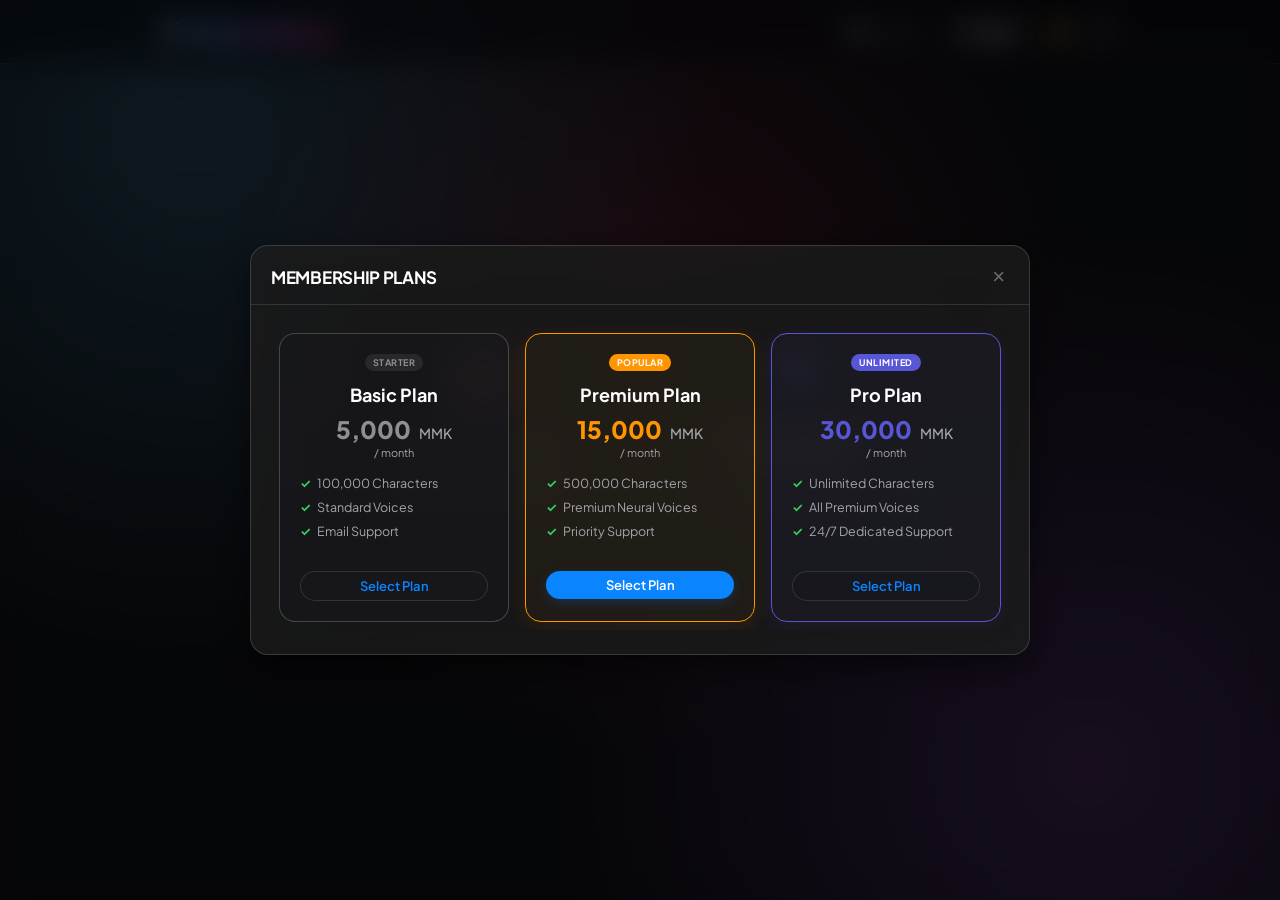
==== static/index.html @ 4a21b89c "feat: bouncy slide-up message entry transition matching Telegram animations" ====
<!DOCTYPE html>
<html lang="en">
<head>
  <meta charset="UTF-8">
  <meta name="viewport" content="width=device-width, initial-scale=1.0">
  <title>Burmese Recap</title>
  <meta name="description" content="Professional text-to-speech studio with iOS-inspired aesthetic." />
  <link rel="preconnect" href="https://fonts.googleapis.com" />
  <link rel="preconnect" href="https://fonts.gstatic.com" crossorigin />
  <link href="https://fonts.googleapis.com/css2?family=Plus+Jakarta+Sans:wght@300;400;500;600;700;800&family=Inter:wght@300;400;500;600;700&display=swap" rel="stylesheet" />
  <link rel="stylesheet" href="styles.css?v=38" />
  <!-- Local auth flow triggers -->
</head>
<body>

  <!-- Dynamic Aura Background (iOS style mesh gradients) -->
  <div class="bg-aura">
    <div class="aura-sphere aura-1"></div>
    <div class="aura-sphere aura-2"></div>
    <div class="aura-sphere aura-3"></div>
  </div>

  <!-- iOS Frosted Header Nav Bar -->
  <header class="ios-navbar">
    <div class="nav-container">
      <div class="nav-title-group" style="display: flex; align-items: center; gap: 8px; cursor: pointer;" onclick="showPortalPage()">
        <img src="images/logo.jpg" alt="Logo" class="navbar-logo-img" style="width: 28px; height: 28px; border-radius: 50%; object-fit: cover;" />
        <span class="nav-title" data-translate="nav-title">Burmese Recap</span>
      </div>
      <div class="nav-actions">
        <div class="ios-segmented-control header-lang-selector">
          <button class="control-segment active" id="langEnBtn">EN</button>
          <button class="control-segment" id="langMmBtn">မြန်မာ</button>
        </div>
        <button class="ios-btn profile-badge-btn" id="loginHeaderBtn" title="Sign In / Sign Up">
          <span class="profile-btn-icon" style="display: inline-flex; align-items: center; justify-content: center;">
            <svg viewBox="0 0 24 24" fill="none" stroke="currentColor" stroke-width="2.2" stroke-linecap="round" stroke-linejoin="round" style="width: 15px; height: 15px;">
              <path d="M20 21v-2a4 4 0 0 0-4-4H8a4 4 0 0 0-4 4v2"></path>
              <circle cx="12" cy="7" r="4"></circle>
            </svg>
          </span>
          <span class="profile-btn-text" data-translate="login-btn">Sign In</span>
        </button>
        <button class="ios-btn icon-only" id="premiumBtn" aria-label="Membership Plans" title="Membership Plans">
          <svg viewBox="0 0 24 24" fill="none" stroke="currentColor" stroke-width="2" stroke-linecap="round" stroke-linejoin="round" class="navbar-icon-svg premium-crown-svg">
            <path d="M2 4l3 12h14l3-12-6 7-4-7-4 7-6-7z"></path>
            <path d="M3 20h18"></path>
          </svg>
        </button>
        <button class="ios-btn icon-only" onclick="toggleTheme()" aria-label="Toggle light/dark theme" title="Toggle Light/Dark Theme">
          <svg viewBox="0 0 24 24" fill="none" stroke="currentColor" stroke-width="2" stroke-linecap="round" stroke-linejoin="round" class="navbar-icon-svg theme-toggle-svg">
            <path class="sun-icon" d="M12 2v2m0 16v2M4.93 4.93l1.41 1.41m11.32 11.32l1.41 1.41M2 12h2m16 0h2M6.34 17.66l-1.41 1.41M19.07 4.93l-1.41 1.41M12 8a4 4 0 1 1 0 8 4 4 0 0 1 0-8Z"></path>
            <path class="moon-icon" d="M12 3a6 6 0 0 0 9 9 9 9 0 1 1-9-9Z"></path>
          </svg>
        </button>
      </div>
    </div>
  </header>

  <!-- Startup Dashboard Portal View -->
  <div class="portal-container" id="portalContainer" style="padding-top: 140px;">
    <div class="portal-grid">
      <div class="portal-card" id="goTtsBtn">
        <div class="portal-card-icon tts-icon-bg">
          <svg viewBox="0 0 24 24" fill="currentColor">
            <rect x="2" y="6" width="2" height="12" rx="1" />
            <rect x="6" y="2" width="2" height="20" rx="1" />
            <rect x="10" y="8" width="2" height="8" rx="1" />
            <rect x="14" y="4" width="2" height="16" rx="1" />
            <rect x="18" y="7" width="2" height="10" rx="1" />
            <rect x="22" y="10" width="2" height="4" rx="1" />
          </svg>
        </div>
        <h2 class="portal-card-title">Text To Speech</h2>
        <p class="portal-card-desc">Generate realistic Burmese & multilingual audio from text.</p>
      </div>
      <div class="portal-card" id="goChatBtn">
        <div class="portal-card-icon chat-icon-bg" style="overflow: hidden; padding: 0; border-radius: 18px;">
          <img src="images/community_logo.png" alt="Community" style="width: 100%; height: 100%; object-fit: cover; border-radius: 18px;" />
        </div>
        <h2 class="portal-card-title">Burmese Recap Community</h2>
        <p class="portal-card-desc">Join the room, chat, and react with other members.</p>
      </div>
    </div>
  </div>

  <!-- Main View Grid Wrapper -->
  <div class="app-layout-wrapper" id="appLayoutWrapper" style="display: none;">
    <main class="app-container">
      
      <!-- Hero Header -->
      <header class="app-header" style="display: flex; flex-direction: column; align-items: flex-start; text-align: left; margin-bottom: 32px; width: 100%;">
        <div style="display: flex; align-items: center; justify-content: flex-start; gap: 14px; flex-wrap: wrap; width: 100%;">
          <button class="tts-back-btn" onclick="showPortalPage()" aria-label="Go Back" style="background: var(--ios-surface); border: 0.5px solid var(--ios-border); color: var(--ios-text); cursor: pointer; display: flex; align-items: center; justify-content: center; width: 38px; height: 38px; border-radius: 50%; box-shadow: 0 4px 12px rgba(0,0,0,0.1); transition: transform 0.2s, background-color 0.2s, box-shadow 0.2s; flex-shrink: 0;">
            <svg viewBox="0 0 24 24" fill="none" stroke="currentColor" stroke-width="2.5" stroke-linecap="round" stroke-linejoin="round" style="width: 20px; height: 20px;">
              <polyline points="15 18 9 12 15 6"></polyline>
            </svg>
          </button>
          <h1 class="app-title" data-translate="app-title" style="margin: 0; font-size: clamp(24px, 5vw, 42px); line-height: 1.15; font-weight: 800; letter-spacing: -1px; flex: 1; min-width: 200px;">Generate Text To Speech</h1>
        </div>
        <p class="app-subtitle" data-translate="app-subtitle" style="margin: 12px 0 0; font-size: clamp(13px, 3.5vw, 15px); max-width: 540px; line-height: 1.4; color: var(--ios-text-secondary);">Create natural-sounding voiceovers instantly using advanced text-to-speech engine.</p>
      </header>

      <form id="ttsForm" class="ios-form" novalidate>
        
        <!-- Card: Text Composer (Apple Notes Style) -->
        <section class="ios-card composer-card">
          <div class="card-header">
            <span class="section-title" data-translate="script-title">SCRIPT</span>
            <span id="charCount" class="character-count">0 / 5000</span>
          </div>
          <div class="textarea-container">
            <textarea
              id="text"
              name="text"
              maxlength="5000"
              placeholder="Type or paste your script here..."
              data-translate="script-placeholder"
              required
            ></textarea>
          </div>
        </section>

        <!-- Settings Block: Voice Select (iOS Settings Style) -->
        <section class="ios-settings-group">
          <div class="group-label" data-translate="voice-selector-label">VOICE SELECTOR</div>
          
          <div class="ios-card list-card">
            <!-- Voice List Container -->
            <div class="voice-selection-grid" id="voiceScroller">
              <!-- JS dynamically injects premium voice options -->
              <div class="spotlight-card placeholder-card">
                <div class="placeholder-spinner"></div>
                <div class="placeholder-text">Loading available voices...</div>
              </div>
            </div>
          </div>

          <!-- Hidden inputs for backward compatibility with existing JS API -->
          <select id="voice" name="voice" required style="display:none;"></select>
          <input id="localeHint" type="text" value="Auto" disabled style="display:none;" />
        </section>

        <!-- Settings Block: Fine Tuning (Control Center Style Sliders) -->
        <section class="ios-settings-group">
          <div class="group-label" data-translate="tuning-control-label">TUNING CONTROL</div>

          <div class="ios-card sliders-card">
            <!-- Speed Control -->
            <div class="slider-row">
              <div class="slider-info">
                <span class="slider-label" data-translate="speed-label">Speed</span>
                <span class="slider-value-badge" id="rateValue">0%</span>
              </div>
              <div class="slider-track-wrapper">
                <input type="range" class="ios-slider" id="rate" name="rate" min="-50" max="50" value="0" />
              </div>
            </div>

            <!-- Divider -->
            <hr class="ios-divider" />

            <!-- Pitch Control -->
            <div class="slider-row">
              <div class="slider-info">
                <span class="slider-label" data-translate="pitch-label">Pitch</span>
                <span class="slider-value-badge" id="pitchValue">0Hz</span>
              </div>
              <div class="slider-track-wrapper">
                <input type="range" class="ios-slider" id="pitch" name="pitch" min="-50" max="50" value="0" />
              </div>
            </div>
          </div>
        </section>


        <!-- Action Button: Generate -->
        <div class="action-container" style="position: relative;">
          <!-- Locked Action Overlay -->
          <div class="chat-input-lock-overlay" id="ttsLockOverlay" style="display: none; width: 100%; border-radius: 14px; border: 0.5px solid var(--ios-border); box-sizing: border-box;">
            <svg class="lock-icon-svg" viewBox="0 0 24 24" fill="none" stroke="currentColor" stroke-width="2.5" stroke-linecap="round" stroke-linejoin="round">
              <rect x="3" y="11" width="18" height="11" rx="2" ry="2"></rect>
              <path d="M7 11V7a5 5 0 0 1 10 0v4"></path>
            </svg>
            <span class="lock-text" data-translate="lock-tts-text">Sign in to generate speech</span>
            <button type="button" class="ios-btn primary small-btn" id="lockTtsSignInBtn" data-translate="lock-signin-btn">Sign In / Sign Up</button>
          </div>

          <button class="ios-btn primary large-btn" id="generateButton" type="submit">
            <svg viewBox="0 0 24 24" fill="none" stroke="currentColor" stroke-width="2.5" stroke-linecap="round" stroke-linejoin="round" style="width: 16px; height: 16px; margin-right: 6px; display: inline-block; vertical-align: middle;">
              <path d="M12 2a3 3 0 0 0-3 3v7a3 3 0 0 0 6 0V5a3 3 0 0 0-3-3Z" />
              <path d="M19 10v1a7 7 0 0 1-14 0v-1M12 19v3M8 22h8" />
            </svg>
            <span data-translate="generate-btn">Generate Voice</span>
          </button>
        </div>

      </form>
    </main>

    <!-- Telegram Live Chat Widget -->
    <aside class="telegram-chat-card">
      <!-- Chat Header -->
      <div class="chat-header">
        <div class="chat-header-info">
          <!-- Back button visible on all views to return to portal -->
          <button class="chat-back-btn" onclick="showPortalPage()" aria-label="Go Back" style="background:none; border:none; color:var(--ios-accent); cursor:pointer; font-size:20px; padding:0 8px 0 0; display:flex; align-items:center; justify-content:center;">
            <svg viewBox="0 0 24 24" fill="none" stroke="currentColor" stroke-width="2.5" stroke-linecap="round" stroke-linejoin="round" style="width: 24px; height: 24px;">
              <polyline points="15 18 9 12 15 6"></polyline>
            </svg>
          </button>
          <div class="chat-avatar" style="width: 34px; height: 34px; border-radius: 50%; overflow: hidden; border: 0.5px solid var(--ios-border); display: flex; align-items: center; justify-content: center; background: var(--ios-surface); flex-shrink: 0;">
            <img src="images/community_logo.png" alt="Burmese Recap Community Logo" style="width: 100%; height: 100%; object-fit: cover;" />
          </div>
          <div class="chat-meta">
            <div class="chat-title" data-translate="chat-title">BurmeseRecap Community</div>
            <div class="chat-status">
              <span class="status-dot"></span>
              <span id="onlineCount">1,428 members, 84 online</span>
            </div>
          </div>
        </div>
        <div class="chat-actions">
          <button class="chat-action-btn" aria-label="More options">⋮</button>
        </div>
      </div>

      <!-- Chat Messages Scroll Area -->
      <div class="chat-messages" id="chatMessages">
        <div class="chat-date-separator"><span>Today</span></div>
      </div>

      <!-- Chat Input Container -->
      <div class="chat-input-container">
        <!-- iOS style Emoji Picker Popover -->
        <div class="ios-emoji-picker" id="emojiPicker">
          <div class="picker-title">Animated Emojis</div>
          <div class="picker-grid" id="pickerGrid"></div>
        </div>

        <!-- Locked Input Overlay (Local Auth Prompt) -->
        <div class="chat-input-lock-overlay" id="chatInputLockOverlay">
          <svg class="lock-icon-svg" viewBox="0 0 24 24" fill="none" stroke="currentColor" stroke-width="2.5" stroke-linecap="round" stroke-linejoin="round">
            <rect x="3" y="11" width="18" height="11" rx="2" ry="2"></rect>
            <path d="M7 11V7a5 5 0 0 1 10 0v4"></path>
          </svg>
          <span class="lock-text" data-translate="lock-text">Sign in to send messages</span>
          <button class="ios-btn primary small-btn" id="lockSignInBtn" data-translate="lock-signin-btn">Sign In / Sign Up</button>
        </div>

        <!-- Chat Input Bar -->
        <div class="chat-input-area" id="chatInputArea">
          <div class="chat-input-wrapper">
            <button class="chat-input-icon emoji-trigger" type="button" aria-label="Add emoji" style="display: inline-flex; align-items: center; justify-content: center; padding: 0;">
              <svg viewBox="0 0 24 24" fill="none" stroke="currentColor" stroke-width="2.2" stroke-linecap="round" stroke-linejoin="round" style="width: 17px; height: 17px;">
                <circle cx="12" cy="12" r="10"></circle>
                <path d="M8 14s1.5 2 4 2 4-2 4-2"></path>
                <line x1="9" y1="9" x2="9.01" y2="9"></line>
                <line x1="15" y1="9" x2="15.01" y2="9"></line>
              </svg>
            </button>
            <input type="text" id="chatMessageInput" placeholder="Write a message..." autocomplete="off" disabled />
            <button class="chat-input-icon attach-trigger" type="button" aria-label="Attach file">
              <svg viewBox="0 0 24 24" fill="none" stroke="currentColor" stroke-width="2.5" stroke-linecap="round" stroke-linejoin="round" class="attach-icon-svg" style="width: 17px; height: 17px; display: block;">
                <path d="M21.44 11.05l-9.19 9.19a6 6 0 0 1-8.49-8.49l9.19-9.19a4 4 0 0 1 5.66 5.66l-9.2 9.19a2 2 0 0 1-2.83-2.83l8.49-8.48"></path>
              </svg>
            </button>
            <input type="file" id="chatFileInput" accept="image/*,video/*,audio/*,application/*,text/*" multiple style="display: none;" />
          </div>
          <button class="chat-send-btn" id="chatSendButton" aria-label="Send message" disabled>
            <svg width="16" height="16" viewBox="0 0 24 24" fill="none" stroke="currentColor" stroke-width="2.5">
              <line x1="22" y1="2" x2="11" y2="13"></line>
              <polygon points="22 2 15 22 11 13 2 9 22 2"></polygon>
            </svg>
          </button>
        </div>
      </div>
    </aside>
  </div>

  <!-- iOS Control Center Now Playing Bar -->
  <footer class="now-playing-bar" id="miniPlayer" style="display: none;">
    <div class="now-playing-inner">
      
      <!-- Media Artwork and Info -->
      <div class="media-details">
        <div class="media-artwork" id="miniArt">
          <svg viewBox="0 0 24 24" fill="none" stroke="var(--ios-accent)" stroke-width="2" stroke-linecap="round" stroke-linejoin="round" style="width: 22px; height: 22px;">
            <path d="M12 2a3 3 0 0 0-3 3v7a3 3 0 0 0 6 0V5a3 3 0 0 0-3-3Z" />
            <path d="M19 10v1a7 7 0 0 1-14 0v-1M12 19v3M8 22h8" />
          </svg>
        </div>
        <div class="media-metadata">
          <div class="media-title" id="miniTitle">Voice Studio</div>
          <div class="media-subtitle" id="miniSub">Select a voice to generate</div>
        </div>
      </div>

      <!-- Playback Controls -->
      <div class="playback-controls">
        <div class="visualizer-bars" id="miniBars">
          <span></span><span></span><span></span><span></span><span></span>
        </div>
        <div class="mini-progress-container" id="miniProgressContainer" style="width: 100%; max-width: 250px; flex-direction: column; gap: 4px; align-items: center;">
          <div class="ios-progress-bar-track" style="width: 100%; height: 5px; background: var(--ios-divider); border-radius: 2.5px; overflow: hidden; position: relative;">
            <div class="ios-progress-bar-fill" style="width: 35%; height: 100%; background: var(--ios-accent); border-radius: 2.5px; position: absolute; left: -35%; top: 0; animation: iosProgressMove 1.6s infinite ease-in-out;"></div>
          </div>
        </div>
        <audio id="audioPlayer" controls preload="none"></audio>
      </div>

      <!-- Actions and Status -->
      <div class="media-actions">
        <span class="status-indicator" id="statusPill">Idle</span>
        <a class="ios-btn icon-only circle-btn disabled" id="downloadLink" download="burmeserecp-tts.mp3" title="Download Audio">
          <svg width="18" height="18" viewBox="0 0 24 24" fill="none" stroke="currentColor" stroke-width="2.5"><path d="M21 15v4a2 2 0 0 1-2 2H5a2 2 0 0 1-2-2v-4"/><polyline points="7 10 12 15 17 10"/><line x1="12" y1="15" x2="12" y2="3"/></svg>
        </a>
        <button class="ios-btn icon-only circle-btn mini-dismiss-btn" id="miniDismissBtn" aria-label="Dismiss player" title="Dismiss">
          <svg width="14" height="14" viewBox="0 0 24 24" fill="none" stroke="currentColor" stroke-width="2.5" stroke-linecap="round"><line x1="18" y1="6" x2="6" y2="18"/><line x1="6" y1="6" x2="18" y2="18"/></svg>
        </button>
      </div>

    </div>
  </footer>

  <!-- Hidden status card for compatibility -->
  <div id="statusCard" style="display:none;"></div>

  <!-- Script to toggle light/dark theme -->
  <script>
    function toggleTheme() {
      const isLight = document.body.hasAttribute('data-theme');
      try {
        if (isLight) {
          document.body.removeAttribute('data-theme');
          localStorage.setItem('theme', 'dark');
        } else {
          document.body.setAttribute('data-theme', 'light');
          localStorage.setItem('theme', 'light');
        }
      } catch (e) {}
    }
    try {
      if (localStorage.getItem('theme') === 'light') {
        document.body.setAttribute('data-theme', 'light');
      }
    } catch (e) {}
  </script>

  <!-- iOS Membership Plans Modal -->
  <div class="ios-modal-overlay" id="plansModal" style="display: none;">
    <div class="ios-modal plans-modal">
      <div class="modal-header">
        <span class="modal-title" data-translate="pricing-title">MEMBERSHIP PLANS</span>
        <button class="modal-close-btn" id="closePlansModalBtn">&times;</button>
      </div>
      <div class="modal-body">
        <div class="pricing-grid">
          <div class="pricing-card">
            <div class="plan-badge" data-translate="plan-basic-badge">Starter</div>
            <h3 class="plan-name" data-translate="plan-basic-name">Basic</h3>
            <div class="plan-price">5,000 <span class="currency">MMK</span></div>
            <div class="plan-period" data-translate="plan-period-month">/ month</div>
            <ul class="plan-features">
              <li data-translate="plan-feature-1">100,000 Characters</li>
              <li data-translate="plan-feature-2">Standard Voices</li>
              <li data-translate="plan-feature-3">Email Support</li>
            </ul>
            <button type="button" class="ios-btn secondary plan-btn" data-translate="plan-choose">Select Plan</button>
          </div>
          <div class="pricing-card popular">
            <div class="plan-badge" data-translate="plan-premium-badge">Popular</div>
            <h3 class="plan-name" data-translate="plan-premium-name">Premium</h3>
            <div class="plan-price">15,000 <span class="currency">MMK</span></div>
            <div class="plan-period" data-translate="plan-period-month">/ month</div>
            <ul class="plan-features">
              <li data-translate="plan-feature-4">500,000 Characters</li>
              <li data-translate="plan-feature-5">Premium Neural Voices</li>
              <li data-translate="plan-feature-6">Priority Support</li>
            </ul>
            <button type="button" class="ios-btn primary plan-btn" data-translate="plan-choose">Select Plan</button>
          </div>
          <div class="pricing-card">
            <div class="plan-badge" data-translate="plan-pro-badge">Unlimited</div>
            <h3 class="plan-name" data-translate="plan-pro-name">Pro</h3>
            <div class="plan-price">30,000 <span class="currency">MMK</span></div>
            <div class="plan-period" data-translate="plan-period-month">/ month</div>
            <ul class="plan-features">
              <li data-translate="plan-feature-7">Unlimited Characters</li>
              <li data-translate="plan-feature-8">All Premium Voices</li>
              <li data-translate="plan-feature-9">24/7 Dedicated Support</li>
            </ul>
            <button type="button" class="ios-btn secondary plan-btn" data-translate="plan-choose">Select Plan</button>
          </div>
        </div>
      </div>
    </div>
  </div>

  <!-- iOS Premium Login/Signup Modal -->
  <div class="ios-modal-overlay" id="authModal">
    <div class="ios-modal">
      <div class="modal-header">
        <span class="modal-title" data-translate="modal-title">Community Account</span>
        <button class="modal-close-btn" id="closeAuthModalBtn">&times;</button>
      </div>
      
      <div class="modal-body">
        <!-- iOS Segmented Control Tab Switcher -->
        <div class="ios-segmented-control" style="margin-bottom: 20px;">
          <button class="control-segment active" id="tabSignInBtn" data-translate="tab-signin">Sign In</button>
          <button class="control-segment" id="tabSignUpBtn" data-translate="tab-signup">Sign Up</button>
        </div>
        
        <!-- Tab: Sign In (Email only lookup) -->
        <div class="modal-tab-content active" id="signInTab">
          <form id="signInForm" class="ios-form">
            <p class="form-desc" data-translate="signin-desc">Enter your registered email to join the chat.</p>
            <div class="form-group">
              <label for="signInEmail" data-translate="label-email">Email Address</label>
              <input type="email" id="signInEmail" placeholder="e.g. name@example.com" required autocomplete="email" />
            </div>
            <div id="signInError" class="auth-error-msg"></div>
            <button type="submit" class="ios-btn primary large-btn" data-translate="btn-signin">Sign In</button>
          </form>
        </div>
        
        <!-- Tab: Sign Up -->
        <div class="modal-tab-content" id="signUpTab">
          <form id="signUpForm" class="ios-form" style="display: none;">
            <p class="form-desc" data-translate="signup-desc">Create an account to start sharing messages.</p>
            <div class="form-group">
              <label for="signUpUsername" data-translate="label-username">Username / Nickname</label>
              <input type="text" id="signUpUsername" placeholder="e.g. Min Khant" required autocomplete="username" />
            </div>
            <div class="form-group">
              <label for="signUpEmail" data-translate="label-email">Email Address</label>
              <input type="email" id="signUpEmail" placeholder="e.g. name@example.com" required autocomplete="email" />
            </div>
            
            <div class="form-group">
              <label data-translate="label-avatar">Choose Avatar Profile</label>
              <div class="avatar-grid" id="avatarGrid">
                <!-- Dynamically populated preset avatars plus active states -->
              </div>
              <div class="custom-avatar-row">
                <label for="signUpAvatarCustom" data-translate="label-custom-avatar">Or Custom Avatar URL / Upload</label>
                <div class="avatar-upload-wrapper" style="display: flex; gap: 8px;">
                  <input type="url" id="signUpAvatarCustom" placeholder="https://images.unsplash.com/... or upload" style="flex: 1;" />
                  <button type="button" class="ios-btn secondary" id="avatarUploadBtn" style="padding: 0 12px; font-size: 13px; display: flex; align-items: center; gap: 4px; white-space: nowrap;">
                    Upload Image
                  </button>
                </div>
                <input type="file" id="signUpAvatarFile" accept="image/*" style="display: none;" />
              </div>
            </div>
            
            <div id="signUpError" class="auth-error-msg"></div>
            <button type="submit" class="ios-btn primary large-btn" data-translate="btn-signup">Create Account</button>
          </form>
        </div>
      </div>
    </div>
  </div>

  <!-- iOS Premium Progress Dialog Modal -->
  <div class="ios-modal-overlay" id="loadingModal" style="display: none; z-index: 2000;">
    <div class="ios-modal loading-modal" style="max-width: 280px; padding: 28px; text-align: center; border-radius: 22px; backdrop-filter: saturate(180%) blur(25px); background: var(--ios-surface); border: 1px solid var(--ios-border); box-shadow: var(--ios-card-shadow);">
      <div class="ios-spinner-wrapper" style="margin-bottom: 18px; display: flex; justify-content: center; align-items: center;">
        <div class="ios-loading-spinner" style="width: 36px; height: 36px; border: 3.5px solid var(--ios-border); border-top-color: var(--ios-accent); border-radius: 50%; animation: spin 0.8s linear infinite;"></div>
      </div>
      <div class="loading-title" style="font-weight: 700; font-size: 16px; margin-bottom: 6px; color: var(--ios-text);" data-translate="generating">Generating...</div>
      <div class="loading-subtitle" style="font-size: 12px; color: var(--ios-text-secondary); margin-bottom: 18px;" data-translate="generating-voice">Generating voice sample…</div>
      <div class="ios-progress-bar-track" style="width: 100%; height: 5px; background: var(--ios-divider); border-radius: 2.5px; overflow: hidden; position: relative;">
        <div class="ios-progress-bar-fill" style="width: 35%; height: 100%; background: var(--ios-accent); border-radius: 2.5px; position: absolute; left: -35%; top: 0; animation: iosProgressMove 1.6s infinite ease-in-out;"></div>
      </div>
    </div>
  </div>

  <!-- iOS Custom Confirmation Modal -->
  <div class="ios-modal-overlay" id="confirmModal" style="display: none; z-index: 2100;">
    <div class="ios-modal confirm-modal" style="max-width: 280px; padding: 20px; text-align: center; border-radius: 14px; backdrop-filter: saturate(180%) blur(25px); background: var(--ios-surface); border: 1px solid var(--ios-border); box-shadow: var(--ios-card-shadow); display: flex; flex-direction: column; gap: 4px;">
      <h3 class="confirm-title" style="font-weight: 700; font-size: 17px; margin-top: 0; margin-bottom: 8px; color: var(--ios-text);">Confirm</h3>
      <p class="confirm-message" style="font-size: 13px; color: var(--ios-text-secondary); margin-top: 0; margin-bottom: 20px; line-height: 1.4;">Are you sure?</p>
      <div class="confirm-actions" style="display: flex; gap: 8px; justify-content: center; width: 100%;">
        <button type="button" class="ios-btn secondary small-btn" id="confirmCancelBtn" style="flex: 1; padding: 10px 0; margin: 0;">Cancel</button>
        <button type="button" class="ios-btn primary small-btn" id="confirmOkBtn" style="flex: 1; padding: 10px 0; margin: 0;">OK</button>
      </div>
    </div>
  </div>

  <!-- Premium Media Viewer Modal -->
  <div class="ios-modal-overlay" id="mediaViewerModal" style="display: none; z-index: 3000; background: rgba(0,0,0,0.95);">
    <button class="media-viewer-close" id="mediaViewerCloseBtn" aria-label="Close viewer">&times;</button>
    <div class="media-viewer-content" id="mediaViewerContent"></div>
  </div>

  <script src="app.js?v=38" defer></script>
</body>
</html>
---- static/styles.css ----
/* ========== iOS Professional Theme Colors ========== */
:root {
  --ios-bg: #0b0c10;
  --ios-surface: rgba(24, 24, 30, 0.58);
  --ios-surface-hover: rgba(35, 35, 45, 0.75);
  --ios-border: rgba(255, 255, 255, 0.12);
  --ios-text: #ffffff;
  --ios-text-secondary: #a5a5aa;
  --ios-accent: #0a84ff;
  --ios-accent-rgb: 10, 132, 255;
  --ios-green: #30d158;
  --ios-divider: rgba(255, 255, 255, 0.08);
  --ios-card-shadow: 0 8px 32px 0 rgba(0, 0, 0, 0.5);
  --font-stack: 'Plus Jakarta Sans', 'Inter', -apple-system, BlinkMacSystemFont, "Segoe UI", Roboto, Helvetica, Arial, sans-serif;
  --navbar-bg: rgba(10, 10, 15, 0.65);

  /* Soft Aura Gradients for Dark mode */
  --aura-1-grad: linear-gradient(135deg, rgba(90, 200, 250, 0.35), rgba(76, 217, 100, 0.25));
  --aura-2-grad: linear-gradient(135deg, rgba(255, 55, 95, 0.3), rgba(191, 90, 242, 0.3));
  --aura-3-grad: linear-gradient(135deg, rgba(255, 149, 0, 0.25), rgba(255, 45, 85, 0.25));

  /* Telegram Variables */
  --tg-chat-bg: rgba(10, 10, 12, 0.25);
  --tg-msg-received-bg: rgba(25, 25, 30, 0.6);
  --tg-msg-sent-bg: rgba(10, 132, 255, 0.55);
  --tg-text-color: #ffffff;
  --tg-text-secondary: rgba(255, 255, 255, 0.5);
  --tg-ticks-color: #30d158;
}

[data-theme="light"] {
  --ios-bg: #f5f5f7;
  --ios-surface: rgba(255, 255, 255, 0.55);
  --ios-surface-hover: rgba(255, 255, 255, 0.75);
  --ios-border: rgba(0, 0, 0, 0.1);
  --ios-text: #1d1d1f;
  --ios-text-secondary: #86868b;
  --ios-accent: #007aff;
  --ios-accent-rgb: 0, 122, 255;
  --ios-green: #34c759;
  --ios-divider: rgba(0, 0, 0, 0.06);
  --ios-card-shadow: 0 8px 32px 0 rgba(0, 0, 0, 0.08);
  --navbar-bg: rgba(255, 255, 255, 0.65);

  /* Soft Aura Gradients for Light mode */
  --aura-1-grad: linear-gradient(135deg, rgba(90, 200, 250, 0.2), rgba(76, 217, 100, 0.14));
  --aura-2-grad: linear-gradient(135deg, rgba(255, 55, 95, 0.16), rgba(191, 90, 242, 0.16));
  --aura-3-grad: linear-gradient(135deg, rgba(255, 149, 0, 0.15), rgba(255, 45, 85, 0.15));

  /* Telegram Variables */
  --tg-chat-bg: rgba(255, 255, 255, 0.15);
  --tg-msg-received-bg: rgba(255, 255, 255, 0.65);
  --tg-msg-sent-bg: rgba(0, 122, 255, 0.55);
  --tg-text-color: #1c1c1e;
  --tg-text-secondary: rgba(0, 0, 0, 0.45);
  --tg-ticks-color: #34c759;
}

/* ========== Global Reset ========== */
* {
  box-sizing: border-box;
  margin: 0;
  padding: 0;
  -webkit-font-smoothing: antialiased;
  -moz-osx-font-smoothing: grayscale;
  -webkit-tap-highlight-color: transparent;
}

html, body {
  font-family: var(--font-stack);
  color: var(--ios-text);
  min-height: 100vh;
  transition: color 0.4s;
  overflow-x: hidden;
}

body {
  background-color: var(--ios-bg);
  background: 
    radial-gradient(circle at 15% 15%, rgba(90, 200, 250, 0.2) 0%, transparent 40%),
    radial-gradient(circle at 85% 85%, rgba(191, 90, 242, 0.2) 0%, transparent 40%),
    radial-gradient(circle at 50% 35%, rgba(255, 45, 85, 0.16) 0%, transparent 50%),
    var(--ios-bg);
  background-attachment: fixed;
}

body[data-theme="light"] {
  background-color: var(--ios-bg);
  background: 
    radial-gradient(circle at 15% 15%, rgba(0, 122, 255, 0.1) 0%, transparent 40%),
    radial-gradient(circle at 85% 85%, rgba(175, 82, 222, 0.08) 0%, transparent 40%),
    radial-gradient(circle at 50% 35%, rgba(255, 45, 85, 0.08) 0%, transparent 50%),
    var(--ios-bg);
  background-attachment: fixed;
}

.bg-aura {
  display: none;
}

/* ========== iOS Frosted Header ========== */
.ios-navbar {
  position: fixed;
  top: 0;
  left: 0;
  right: 0;
  height: 64px;
  background-color: var(--navbar-bg);
  backdrop-filter: saturate(180%) blur(20px);
  -webkit-backdrop-filter: saturate(180%) blur(20px);
  border-bottom: 0.5px solid var(--ios-border);
  z-index: 100;
  display: flex;
  align-items: center;
}

.nav-container {
  width: 100%;
  max-width: 1000px;
  margin: 0 auto;
  padding: 0 20px;
  display: flex;
  justify-content: space-between;
  align-items: center;
}

.nav-title {
  font-size: 19px;
  font-weight: 800;
  letter-spacing: -0.5px;
  background: linear-gradient(120deg, #007aff, #5856d6, #ff2d55, #ff9500, #007aff);
  background-size: 200% auto;
  -webkit-background-clip: text;
  background-clip: text;
  -webkit-text-fill-color: transparent;
  animation: shineTitle 5s linear infinite;
  display: inline-block;
  padding-right: 8px;
  white-space: nowrap;
}

body:not([data-theme="light"]) .nav-title {
  background: linear-gradient(120deg, #5ac8fa, #bf5af2, #ff375f, #ff9500, #5ac8fa);
  background-size: 200% auto;
  -webkit-background-clip: text;
  background-clip: text;
  -webkit-text-fill-color: transparent;
}

@media (max-width: 480px) {
  .nav-title {
    font-size: 15px;
    letter-spacing: -0.3px;
  }
  .navbar-logo-img {
    width: 22px !important;
    height: 22px !important;
  }
}

@keyframes shineTitle {
  to {
    background-position: 200% center;
  }
}

.nav-actions {
  display: flex;
  align-items: center;
  gap: 12px;
}

/* ========== Buttons (Apple Style) ========== */
.ios-btn {
  font-family: inherit;
  font-size: 13px;
  font-weight: 600;
  border-radius: 18px;
  padding: 6px 14px;
  border: none;
  cursor: pointer;
  transition: all 0.2s cubic-bezier(0.16, 1, 0.3, 1);
  display: inline-flex;
  align-items: center;
  justify-content: center;
  gap: 8px;
}

.ios-btn.secondary {
  background-color: var(--ios-surface);
  color: var(--ios-accent);
  border: 0.5px solid var(--ios-border);
}

.ios-btn.secondary:hover {
  background-color: var(--ios-surface-hover);
}

.ios-btn.icon-only {
  background-color: var(--ios-surface);
  color: var(--ios-text);
  border: 0.5px solid var(--ios-border);
  width: 32px;
  height: 32px;
  padding: 0;
  border-radius: 50%;
  font-size: 15px;
}

.ios-btn.icon-only:hover {
  background-color: var(--ios-surface-hover);
}

.navbar-icon-svg {
  width: 18px;
  height: 18px;
  display: inline-block;
  vertical-align: middle;
  stroke: var(--ios-text-secondary);
  transition: transform 0.2s, stroke 0.2s, fill 0.2s;
}

.ios-btn:hover .navbar-icon-svg {
  stroke: var(--ios-text);
  transform: scale(1.1);
}

.premium-crown-svg {
  stroke: #ff9500;
  fill: rgba(255, 149, 0, 0.15);
}

.ios-btn:hover .premium-crown-svg {
  stroke: #ffb300;
  fill: rgba(255, 179, 0, 0.25);
}

/* Sun and Moon icon visibility based on data-theme */
body:not([data-theme="light"]) .sun-icon {
  display: block;
}
body:not([data-theme="light"]) .moon-icon {
  display: none;
}
body[data-theme="light"] .sun-icon {
  display: none;
}
body[data-theme="light"] .moon-icon {
  display: block;
}

.ios-btn.primary {
  background-color: var(--ios-accent);
  color: #ffffff;
  box-shadow: 0 4px 12px rgba(var(--ios-accent-rgb), 0.2);
}

.ios-btn.primary:hover {
  background-color: rgba(var(--ios-accent-rgb), 0.95);
  transform: scale(1.02);
}

.ios-btn.primary:active {
  transform: scale(0.98);
}

.ios-btn.large-btn {
  padding: 14px 32px;
  font-size: 16px;
  font-weight: 700;
  border-radius: 28px;
}

#generateButton {
  background: var(--ios-accent) !important;
  box-shadow: 0 4px 14px rgba(var(--ios-accent-rgb), 0.25) !important;
  color: white !important;
  border: none !important;
  transition: transform 0.2s cubic-bezier(0.16, 1, 0.3, 1), box-shadow 0.2s, background-color 0.2s !important;
}

#generateButton:hover {
  transform: translateY(-2px) scale(1.02) !important;
  box-shadow: 0 6px 20px rgba(var(--ios-accent-rgb), 0.35) !important;
  background-color: rgba(var(--ios-accent-rgb), 0.9) !important;
}

#generateButton:active {
  transform: translateY(0) scale(0.98) !important;
}

/* ========== Main App Layout ========== */
.app-layout-wrapper {
  display: grid;
  grid-template-columns: 1.25fr 0.75fr;
  gap: 28px;
  max-width: 1360px;
  margin: 0 auto;
  padding: 84px 20px 140px;
  align-items: start;
}

.app-container {
  width: 100%;
  max-width: 800px;
  margin: 0;
  padding: 0;
}

/* ========== Telegram Live Chat Widget ========== */
.telegram-chat-card {
  position: sticky;
  top: 84px;
  height: calc(100vh - 160px);
  min-height: 400px;
  background-color: var(--ios-surface);
  backdrop-filter: blur(20px);
  -webkit-backdrop-filter: blur(20px);
  border: 0.5px solid var(--ios-border);
  border-radius: 18px;
  box-shadow: var(--ios-card-shadow);
  display: flex;
  flex-direction: column;
  overflow: hidden;
  transition: background-color 0.3s, border-color 0.3s;
}

/* Chat Header */
.chat-header {
  display: flex;
  justify-content: space-between;
  align-items: center;
  padding: 14px 18px;
  background-color: rgba(0, 0, 0, 0.15);
  border-bottom: 0.5px solid var(--ios-border);
}

[data-theme="light"] .chat-header {
  background-color: rgba(255, 255, 255, 0.4);
}

.chat-header-info {
  display: flex;
  align-items: center;
  gap: 12px;
}

.chat-avatar {
  width: 40px;
  height: 40px;
  border-radius: 50%;
  background: linear-gradient(135deg, #007aff, #00c6ff);
  display: flex;
  align-items: center;
  justify-content: center;
  font-size: 18px;
  box-shadow: 0 2px 8px rgba(0, 122, 255, 0.2);
}

.chat-meta {
  display: flex;
  flex-direction: column;
  gap: 2px;
}

.chat-title {
  font-size: 14px;
  font-weight: 600;
  letter-spacing: -0.2px;
}

.chat-status {
  font-size: 11px;
  color: var(--ios-text-secondary);
  display: flex;
  align-items: center;
  gap: 6px;
}

.status-dot {
  width: 6px;
  height: 6px;
  border-radius: 50%;
  background-color: var(--ios-green);
  box-shadow: 0 0 4px var(--ios-green);
}

.chat-actions {
  display: flex;
  gap: 8px;
}

.chat-action-btn {
  background: transparent;
  border: none;
  color: var(--ios-text-secondary);
  font-size: 16px;
  cursor: pointer;
  padding: 6px;
  border-radius: 50%;
  display: flex;
  align-items: center;
  justify-content: center;
  transition: background-color 0.2s, color 0.2s;
}

.chat-action-btn:hover {
  background-color: rgba(255, 255, 255, 0.08);
  color: var(--ios-text);
}

[data-theme="light"] .chat-action-btn:hover {
  background-color: rgba(0, 0, 0, 0.04);
}

/* Chat Messages scroll area */
.chat-messages {
  flex: 1;
  overflow-y: auto;
  padding: 16px;
  display: flex;
  flex-direction: column;
  gap: 12px;
  background-color: var(--tg-chat-bg);
  /* Polka dot grid pattern */
  background-image: 
    radial-gradient(var(--ios-border) 1px, transparent 0),
    radial-gradient(var(--ios-border) 1px, transparent 0);
  background-size: 16px 16px;
  background-position: 0 0, 8px 8px;
  scrollbar-width: thin;
}

.chat-messages::-webkit-scrollbar {
  width: 6px;
}

.chat-messages::-webkit-scrollbar-thumb {
  background-color: var(--ios-border);
  border-radius: 3px;
}

/* Date Separator */
.chat-date-separator {
  text-align: center;
  margin: 8px 0;
  pointer-events: none;
}

.chat-date-separator span {
  font-size: 11px;
  font-weight: 600;
  padding: 4px 10px;
  background-color: rgba(0, 0, 0, 0.25);
  backdrop-filter: blur(10px);
  -webkit-backdrop-filter: blur(10px);
  border: 0.5px solid var(--ios-border);
  border-radius: 12px;
  color: var(--ios-text-secondary);
}

[data-theme="light"] .chat-date-separator span {
  background-color: rgba(255, 255, 255, 0.6);
}

/* Messages */
.chat-message {
  display: flex;
  align-items: flex-end;
  gap: 8px;
  max-width: 85%;
  animation: messageSlideIn 0.3s cubic-bezier(0.16, 1, 0.3, 1);
}

@keyframes messageSlideIn {
  from {
    opacity: 0;
    transform: translateY(10px);
  }
  to {
    opacity: 1;
    transform: translateY(0);
  }
}

.chat-message.received {
  align-self: flex-start;
}

.chat-message.sent {
  align-self: flex-end;
  flex-direction: row-reverse;
  max-width: 75%;
}

.msg-avatar {
  width: 28px;
  height: 28px;
  border-radius: 50%;
  display: flex;
  align-items: center;
  justify-content: center;
  font-size: 11px;
  font-weight: 700;
  color: #ffffff;
  flex-shrink: 0;
  box-shadow: 0 1px 4px rgba(0,0,0,0.15);
  margin-bottom: 2px;
}

.msg-bubble {
  position: relative;
  padding: 8px 12px;
  border-radius: 16px;
  background-color: var(--tg-msg-received-bg);
  border: 0.5px solid var(--ios-border);
  display: flex;
  flex-direction: column;
  gap: 3px;
  box-shadow: 0 2px 8px rgba(0,0,0,0.06);
}

.chat-message.received .msg-bubble {
  border-bottom-left-radius: 4px;
}

.chat-message.sent .msg-bubble {
  border-bottom-right-radius: 4px;
  background-color: var(--tg-msg-sent-bg);
  border-color: rgba(var(--ios-accent-rgb), 0.2);
  color: #ffffff; /* always white on blue */
}

.msg-sender {
  font-size: 12px;
  font-weight: 700;
  color: var(--ios-accent);
}

.chat-message.received .msg-sender {
  background: linear-gradient(135deg, var(--ios-accent), #bf5af2);
  -webkit-background-clip: text;
  -webkit-text-fill-color: transparent;
}

.msg-text {
  font-size: 13.5px;
  line-height: 1.4;
  word-break: break-word;
}

.msg-time {
  font-size: 9.5px;
  color: var(--tg-text-secondary);
  align-self: flex-end;
  margin-top: 1px;
  display: flex;
  align-items: center;
  gap: 3px;
}

.chat-message.sent .msg-time {
  color: rgba(255, 255, 255, 0.6);
}

.msg-status-ticks {
  color: var(--tg-ticks-color);
  font-weight: bold;
}

.chat-message.sent .msg-status-ticks {
  color: #ffffff;
}

/* Chat Input Area */
.chat-input-area {
  padding: 12px 14px;
  display: flex;
  align-items: center;
  gap: 10px;
  background-color: rgba(0, 0, 0, 0.2);
  border-top: 0.5px solid var(--ios-border);
}

[data-theme="light"] .chat-input-area {
  background-color: rgba(255, 255, 255, 0.5);
}

.chat-input-wrapper {
  flex: 1;
  display: flex;
  align-items: center;
  background-color: var(--ios-surface);
  border: 0.5px solid var(--ios-border);
  border-radius: 20px;
  padding: 2px 8px;
}

.chat-input-wrapper input {
  flex: 1;
  background: transparent;
  border: none;
  color: var(--ios-text);
  font-family: inherit;
  font-size: 13.5px;
  padding: 6px 8px;
  outline: none;
}

.chat-input-wrapper input::placeholder {
  color: var(--ios-text-secondary);
  opacity: 0.8;
}

.chat-input-icon {
  background: transparent;
  border: none;
  font-size: 16px;
  cursor: pointer;
  padding: 4px;
  opacity: 0.7;
  transition: opacity 0.2s, transform 0.2s;
}

.chat-input-icon:hover {
  opacity: 1;
  transform: scale(1.1);
}

.chat-send-btn {
  width: 32px;
  height: 32px;
  border-radius: 50%;
  background-color: var(--ios-accent);
  color: #ffffff;
  border: none;
  cursor: pointer;
  display: flex;
  align-items: center;
  justify-content: center;
  transition: all 0.2s;
  box-shadow: 0 2px 8px rgba(var(--ios-accent-rgb), 0.2);
}

.chat-send-btn:hover {
  transform: scale(1.05);
  background-color: rgba(var(--ios-accent-rgb), 0.9);
}

.chat-send-btn:active {
  transform: scale(0.95);
}

.chat-send-btn svg {
  margin-left: 2px;
}

.app-header {
  text-align: left;
  margin-bottom: 32px;
}

.app-title {
  font-size: clamp(34px, 6vw, 48px);
  font-weight: 800;
  letter-spacing: -1.5px;
  margin-bottom: 8px;
  color: var(--ios-text);
}

.app-subtitle {
  font-size: 16px;
  color: var(--ios-text-secondary);
  max-width: 500px;
  margin: 0;
  line-height: 1.4;
}

.ios-form {
  display: flex;
  flex-direction: column;
  gap: 28px;
}

/* ========== iOS Settings/Card Components ========== */
.ios-card {
  background-color: var(--ios-surface);
  backdrop-filter: blur(20px);
  -webkit-backdrop-filter: blur(20px);
  border: 0.5px solid var(--ios-border);
  border-radius: 14px;
  box-shadow: var(--ios-card-shadow);
  overflow: hidden;
  transition: background-color 0.3s;
}

/* Composer Card */
.composer-card {
  padding: 20px;
}

.card-header {
  display: flex;
  justify-content: space-between;
  align-items: center;
  margin-bottom: 12px;
}

.section-title {
  font-size: 12px;
  font-weight: 600;
  color: var(--ios-text-secondary);
  letter-spacing: 0.5px;
}

.character-count {
  font-size: 11px;
  color: var(--ios-text-secondary);
}

.textarea-container textarea {
  width: 100%;
  min-height: 160px;
  background: transparent;
  border: none;
  color: var(--ios-text);
  font-family: inherit;
  font-size: 16px;
  line-height: 1.5;
  resize: vertical;
  outline: none;
}

.textarea-container textarea::placeholder {
  color: var(--ios-text-secondary);
  opacity: 0.8;
}

/* iOS Settings Group */
.ios-settings-group {
  display: flex;
  flex-direction: column;
  gap: 8px;
}

.group-label {
  font-size: 12px;
  font-weight: 600;
  color: var(--ios-text-secondary);
  letter-spacing: 0.5px;
  padding-left: 12px;
}

/* Voice Selection Grid */
.voice-selection-grid {
  display: grid;
  grid-template-columns: repeat(auto-fill, minmax(160px, 1fr));
  gap: 10px;
  padding: 12px;
  max-height: 320px;
  overflow-y: auto;
  scrollbar-width: thin;
}

.voice-selection-grid::-webkit-scrollbar {
  width: 6px;
}

.voice-selection-grid::-webkit-scrollbar-thumb {
  background-color: var(--ios-border);
  border-radius: 3px;
}

/* Voice List Row / Card */
.spotlight-card {
  background-color: rgba(0, 0, 0, 0.15);
  border: 0.5px solid var(--ios-border);
  border-radius: 10px;
  padding: 12px;
  display: flex;
  flex-direction: column;
  gap: 4px;
  cursor: pointer;
  position: relative;
  transition: all 0.2s cubic-bezier(0.16, 1, 0.3, 1);
}

[data-theme="light"] .spotlight-card {
  background-color: rgba(255, 255, 255, 0.5);
}

.spotlight-card:hover {
  background-color: var(--ios-surface-hover);
  transform: translateY(-1px);
}

.spotlight-card.active {
  background-color: var(--ios-accent);
  border-color: var(--ios-accent);
  box-shadow: 0 4px 12px rgba(var(--ios-accent-rgb), 0.15);
}

.spotlight-card.active .spotlight-name,
.spotlight-card.active .spotlight-lang {
  color: #ffffff;
}

.spotlight-emoji {
  font-size: 20px;
  margin-bottom: 2px;
}

.spotlight-name {
  font-size: 13px;
  font-weight: 600;
  white-space: nowrap;
  overflow: hidden;
  text-overflow: ellipsis;
}

.spotlight-lang {
  font-size: 11px;
  color: var(--ios-text-secondary);
}

/* Placeholder card logic */
.placeholder-card {
  grid-column: 1 / -1;
  display: flex;
  flex-direction: row;
  align-items: center;
  justify-content: center;
  gap: 10px;
  padding: 30px;
  pointer-events: none;
  opacity: 0.6;
}

.placeholder-spinner {
  width: 20px;
  height: 20px;
  border: 2px solid var(--ios-text-secondary);
  border-top-color: transparent;
  border-radius: 50%;
  animation: spin 0.8s linear infinite;
}

@keyframes spin {
  to { transform: rotate(360deg); }
}

.placeholder-text {
  font-size: 14px;
  color: var(--ios-text-secondary);
}

/* Sliders Card (iOS Settings Panel Style) */
.sliders-card {
  padding: 8px 16px;
}

.slider-row {
  display: flex;
  flex-direction: column;
  gap: 8px;
  padding: 12px 0;
}

.slider-info {
  display: flex;
  justify-content: space-between;
  align-items: center;
}

.slider-label {
  font-size: 14px;
  font-weight: 500;
}

.slider-value-badge {
  font-size: 13px;
  font-weight: 600;
  color: var(--ios-accent);
  background-color: rgba(var(--ios-accent-rgb), 0.1);
  padding: 2px 8px;
  border-radius: 10px;
}

.slider-track-wrapper {
  display: flex;
  align-items: center;
  width: 100%;
}

/* Custom styled range slider matching iOS */
.ios-slider {
  -webkit-appearance: none;
  appearance: none;
  width: 100%;
  height: 28px;
  background: transparent;
  outline: none;
  cursor: pointer;
}

/* iOS Slider Track styling */
.ios-slider::-webkit-slider-runnable-track {
  width: 100%;
  height: 6px;
  background: rgba(255, 255, 255, 0.15);
  border-radius: 3px;
}

[data-theme="light"] .ios-slider::-webkit-slider-runnable-track {
  background: rgba(0, 0, 0, 0.08);
}

/* iOS Slider Thumb styling */
.ios-slider::-webkit-slider-thumb {
  -webkit-appearance: none;
  appearance: none;
  width: 24px;
  height: 24px;
  border-radius: 50%;
  background: #ffffff;
  box-shadow: 0 2px 6px rgba(0, 0, 0, 0.3);
  margin-top: -9px; /* center thumb on track */
  transition: transform 0.1s;
}

.ios-slider::-webkit-slider-thumb:active {
  transform: scale(1.15);
}

/* Firefox Support for Sliders */
.ios-slider::-moz-range-track {
  width: 100%;
  height: 6px;
  background: rgba(255, 255, 255, 0.15);
  border-radius: 3px;
}
[data-theme="light"] .ios-slider::-moz-range-track {
  background: rgba(0, 0, 0, 0.08);
}
.ios-slider::-moz-range-thumb {
  width: 24px;
  height: 24px;
  border: none;
  border-radius: 50%;
  background: #ffffff;
  box-shadow: 0 2px 6px rgba(0, 0, 0, 0.3);
  transition: transform 0.1s;
}
.ios-slider::-moz-range-thumb:active {
  transform: scale(1.15);
}

.ios-divider {
  border: none;
  height: 0.5px;
  background-color: var(--ios-divider);
}

/* Action Container */
.action-container {
  display: flex;
  justify-content: center;
  margin-top: 10px;
}

/* ========== Now Playing Floating Control Widget (iOS Style) ========== */
.now-playing-bar {
  position: fixed;
  bottom: 20px;
  left: 50%;
  transform: translateX(-50%);
  width: calc(100% - 40px);
  max-width: 760px;
  background-color: var(--navbar-bg);
  backdrop-filter: saturate(180%) blur(30px);
  -webkit-backdrop-filter: saturate(180%) blur(30px);
  border: 0.5px solid var(--ios-border);
  border-radius: 20px;
  box-shadow: 0 10px 40px rgba(0, 0, 0, 0.25);
  z-index: 100;
  transition: all 0.3s;
}

.now-playing-inner {
  display: flex;
  align-items: center;
  justify-content: space-between;
  padding: 12px 18px;
  gap: 16px;
}

.media-details {
  display: flex;
  align-items: center;
  gap: 12px;
  min-width: 140px;
  max-width: 220px;
}

.media-artwork {
  width: 42px;
  height: 42px;
  background: transparent;
  border-radius: 0;
  display: flex;
  align-items: center;
  justify-content: center;
  font-size: 20px;
  color: var(--ios-accent);
}

.mini-dismiss-btn {
  opacity: 0.5;
  transition: opacity 0.2s;
}
.mini-dismiss-btn:hover {
  opacity: 1;
}

.media-metadata {
  overflow: hidden;
}

.media-title {
  font-size: 13px;
  font-weight: 600;
  white-space: nowrap;
  overflow: hidden;
  text-overflow: ellipsis;
}

.media-subtitle {
  font-size: 11px;
  color: var(--ios-text-secondary);
  white-space: nowrap;
  overflow: hidden;
  text-overflow: ellipsis;
}

.playback-controls {
  flex: 1;
  display: flex;
  align-items: center;
  gap: 16px;
}

.playback-controls audio {
  flex: 1;
  height: 32px;
  outline: none;
}

/* Audio visualizer bar animation */
.visualizer-bars {
  display: flex;
  align-items: center;
  gap: 2.5px;
  height: 24px;
}

.visualizer-bars span {
  width: 3px;
  height: 4px;
  border-radius: 1.5px;
  background-color: var(--ios-accent);
  animation: dance 0.6s ease-in-out infinite alternate;
  animation-play-state: paused;
}

.visualizer-bars.playing span {
  animation-play-state: running;
}

.visualizer-bars span:nth-child(1) { animation-delay: 0.1s; }
.visualizer-bars span:nth-child(2) { height: 12px; animation-delay: 0.3s; }
.visualizer-bars span:nth-child(3) { height: 8px; animation-delay: 0.5s; }
.visualizer-bars span:nth-child(4) { height: 16px; animation-delay: 0.2s; }
.visualizer-bars span:nth-child(5) { height: 6px; animation-delay: 0.4s; }

@keyframes dance {
  0% { transform: scaleY(0.4); }
  100% { transform: scaleY(1.4); }
}

.media-actions {
  display: flex;
  align-items: center;
  gap: 12px;
}

.status-indicator {
  font-size: 11px;
  font-weight: 700;
  color: var(--ios-accent);
  background-color: rgba(var(--ios-accent-rgb), 0.1);
  padding: 4px 10px;
  border-radius: 12px;
}

.circle-btn {
  border-radius: 50% !important;
  width: 36px;
  height: 36px;
  padding: 0 !important;
}

.ios-btn.disabled {
  opacity: 0.3;
  pointer-events: none;
}

/* Hide background canvas if visualizer was connected previously */
#bgCanvas {
  display: none !important;
}

/* ========== Local Authentication & iOS Premium Modal ========== */

/* Guest Banner above input */
.chat-guest-badge {
  padding: 8px 16px;
  background-color: rgba(255, 149, 0, 0.1);
  border-top: 0.5px solid var(--ios-border);
  border-bottom: 0.5px solid var(--ios-border);
  font-size: 11px;
  color: #ff9500;
  text-align: center;
  transition: background-color 0.3s, border-color 0.3s;
}

[data-theme="light"] .chat-guest-badge {
  background-color: rgba(255, 149, 0, 0.08);
}

.chat-guest-badge a {
  color: var(--ios-accent);
  text-decoration: none;
  font-weight: 600;
  margin-left: 4px;
}

.chat-guest-badge a:hover {
  text-decoration: underline;
}

/* Local Sign-in Header button */
.chat-actions .login-trigger {
  background-color: rgba(255, 255, 255, 0.1);
  border: 0.5px solid var(--ios-border);
  border-radius: 12px;
  padding: 5px 12px;
  font-size: 11px;
  font-weight: 600;
  color: var(--ios-text);
  display: flex;
  align-items: center;
  gap: 6px;
  cursor: pointer;
  transition: all 0.2s;
  white-space: nowrap;
}

.chat-actions .login-trigger:hover {
  background-color: rgba(255, 255, 255, 0.2);
  transform: scale(1.02);
}

[data-theme="light"] .chat-actions .login-trigger {
  background-color: rgba(0, 0, 0, 0.05);
}

[data-theme="light"] .chat-actions .login-trigger:hover {
  background-color: rgba(0, 0, 0, 0.1);
}

/* Chat Input Lock Wrapper */
.chat-input-container {
  position: relative;
  width: 100%;
  flex-shrink: 0;
}

/* Locked overlay */
.chat-input-lock-overlay {
  display: flex;
  flex-direction: column;
  align-items: center;
  justify-content: center;
  gap: 8px;
  padding: 16px;
  background-color: rgba(20, 20, 25, 0.7);
  backdrop-filter: blur(12px);
  -webkit-backdrop-filter: blur(12px);
  border-top: 0.5px solid var(--ios-border);
  border-bottom-left-radius: 18px;
  border-bottom-right-radius: 18px;
  box-sizing: border-box;
}

[data-theme="light"] .chat-input-lock-overlay {
  background-color: rgba(240, 240, 245, 0.85);
}

.lock-icon-svg {
  width: 24px;
  height: 24px;
  color: var(--ios-accent);
  animation: pulseLock 2s infinite ease-in-out;
  margin-bottom: 2px;
}

@keyframes pulseLock {
  0% { transform: scale(1); }
  50% { transform: scale(1.15); opacity: 0.8; }
  100% { transform: scale(1); }
}

.lock-text {
  font-size: 13px;
  font-weight: 600;
  color: var(--ios-text);
  letter-spacing: -0.1px;
  margin-bottom: 4px;
}

/* iOS Premium Modal Styles */
.ios-modal-overlay {
  position: fixed;
  top: 0;
  left: 0;
  right: 0;
  bottom: 0;
  background-color: rgba(0, 0, 0, 0.5);
  backdrop-filter: blur(15px);
  -webkit-backdrop-filter: blur(15px);
  z-index: 1000;
  display: none; /* Controlled by JS */
  align-items: center;
  justify-content: center;
  padding: 20px;
  animation: fadeIn 0.25s ease-out;
}

@keyframes fadeIn {
  from { opacity: 0; }
  to { opacity: 1; }
}

.ios-modal {
  width: 100%;
  max-width: 400px;
  max-height: 90vh;
  overflow-y: auto;
  background: rgba(30, 30, 30, 0.75);
  border: 0.5px solid rgba(255, 255, 255, 0.15);
  border-radius: 18px;
  box-shadow: 0 12px 30px rgba(0, 0, 0, 0.5);
  backdrop-filter: blur(25px);
  -webkit-backdrop-filter: blur(25px);
  display: flex;
  flex-direction: column;
  animation: slideUp 0.3s cubic-bezier(0.16, 1, 0.3, 1);
  scrollbar-width: none;
}

.ios-modal::-webkit-scrollbar {
  display: none;
}

[data-theme="light"] .ios-modal {
  background: rgba(255, 255, 255, 0.8);
  border: 0.5px solid rgba(0, 0, 0, 0.15);
  box-shadow: 0 12px 30px rgba(0, 0, 0, 0.15);
}

@keyframes slideUp {
  from { transform: translateY(20px) scale(0.96); opacity: 0; }
  to { transform: translateY(0) scale(1); opacity: 1; }
}

.modal-header {
  padding: 16px 20px 12px;
  display: flex;
  justify-content: space-between;
  align-items: center;
  border-bottom: 0.5px solid var(--ios-border);
}

.modal-title {
  font-size: 17px;
  font-weight: 700;
  color: var(--ios-text);
  letter-spacing: -0.3px;
}

.modal-close-btn {
  background: transparent;
  border: none;
  color: var(--ios-text-secondary);
  font-size: 22px;
  line-height: 1;
  cursor: pointer;
  opacity: 0.6;
  transition: opacity 0.2s;
  padding: 4px;
}

.modal-close-btn:hover {
  opacity: 1;
}

/* Segmented Control Selector */
.ios-segmented-control {
  display: flex;
  background: rgba(0, 0, 0, 0.2);
  border-radius: 9px;
  margin: 16px 20px 8px;
  padding: 2px;
  border: 0.5px solid var(--ios-border);
}

[data-theme="light"] .ios-segmented-control {
  background: rgba(0, 0, 0, 0.05);
}

/* Header specific Language Selector overrides */
.ios-segmented-control.header-lang-selector {
  margin: 0;
  padding: 2px;
  width: 96px;
  height: 32px;
  align-items: center;
}

.header-lang-selector .control-segment {
  font-size: 11px;
  padding: 4px 0;
  height: 26px;
}

.control-segment {
  flex: 1;
  background: transparent;
  border: none;
  color: var(--ios-text-secondary);
  font-size: 13px;
  font-weight: 600;
  padding: 6px 0;
  border-radius: 7px;
  cursor: pointer;
  transition: all 0.2s cubic-bezier(0.16, 1, 0.3, 1);
}

.control-segment.active {
  background: var(--ios-surface);
  color: var(--ios-text);
  box-shadow: 0 1px 3px rgba(0, 0, 0, 0.2);
}

[data-theme="light"] .control-segment.active {
  box-shadow: 0 1px 3px rgba(0, 0, 0, 0.08);
}

.modal-body {
  padding: 12px 20px 24px;
}

.modal-body .ios-btn {
  margin-top: 8px;
}

.modal-form {
  display: flex;
  flex-direction: column;
  gap: 16px;
}

.form-desc {
  font-size: 13px;
  color: var(--ios-text-secondary);
  line-height: 1.4;
  margin-bottom: 4px;
}

.form-group {
  display: flex;
  flex-direction: column;
  gap: 6px;
}

.form-group label {
  font-size: 10px;
  font-weight: 700;
  color: var(--ios-accent);
  text-transform: uppercase;
  letter-spacing: 0.5px;
}

.form-group input {
  background: rgba(255, 255, 255, 0.06);
  border: 0.5px solid rgba(255, 255, 255, 0.12);
  border-radius: 10px;
  padding: 12px 14px;
  color: var(--ios-text);
  font-size: 14px;
  outline: none;
  transition: all 0.2s cubic-bezier(0.16, 1, 0.3, 1);
  font-family: inherit;
}

[data-theme="light"] .form-group input {
  background: rgba(0, 0, 0, 0.03);
  border: 0.5px solid rgba(0, 0, 0, 0.1);
}

.form-group input:focus {
  border-color: var(--ios-accent);
  background: rgba(255, 255, 255, 0.1);
  box-shadow: 0 0 0 3px rgba(var(--ios-accent-rgb), 0.15);
}

[data-theme="light"] .form-group input:focus {
  background: #ffffff;
  box-shadow: 0 0 0 3px rgba(var(--ios-accent-rgb), 0.1);
}

.auth-error-msg {
  color: #ff3b30;
  font-size: 12px;
  font-weight: 500;
  min-height: 16px;
  margin-top: -6px;
  margin-bottom: -6px;
}

.auth-error-msg:empty {
  display: none;
}

/* Preset Avatar Selection Grid */
.avatar-grid {
  display: flex;
  flex-wrap: wrap;
  gap: 10px;
  margin: 8px 0 12px;
  justify-content: flex-start;
}

.avatar-option {
  width: 46px;
  height: 46px;
  border-radius: 50%;
  overflow: hidden;
  cursor: pointer;
  border: 2px solid transparent;
  transition: all 0.2s cubic-bezier(0.16, 1, 0.3, 1);
  padding: 2px;
  box-sizing: border-box;
  background: rgba(255, 255, 255, 0.05);
  box-shadow: 0 1px 3px rgba(0, 0, 0, 0.1);
}

.avatar-option img {
  width: 100%;
  height: 100%;
  border-radius: 50%;
  object-fit: cover;
  display: block;
}

.avatar-option:hover {
  transform: scale(1.12);
  background: rgba(255, 255, 255, 0.1);
}

.avatar-option.active {
  border-color: var(--ios-accent);
  transform: scale(1.12);
  background: rgba(var(--ios-accent-rgb), 0.15);
  box-shadow: 0 0 8px rgba(var(--ios-accent-rgb), 0.4);
}

.custom-avatar-row {
  margin-top: 4px;
  display: flex;
  flex-direction: column;
  gap: 4px;
}

/* Update Chat UI message avatar support */
.msg-avatar img {
  width: 100%;
  height: 100%;
  border-radius: 50%;
  object-fit: cover;
  border: 1px solid var(--ios-border);
}


/* ========== Responsive Design ========== */
@media (max-width: 1024px) {
  .app-layout-wrapper {
    grid-template-columns: 1fr;
    gap: 32px;
    padding: 84px 16px 140px;
  }

  .app-container {
    margin-top: 0;
  }

  .telegram-chat-card {
    position: relative;
    top: 0;
    height: calc(100vh - 200px);
    min-height: 400px;
  }
}

@media (max-width: 768px) {
  /* Make the Burmese Recap Community view fully immersive/fullscreen like Web Telegram */
  body.chat-only-view .ios-navbar {
    display: none;
  }
  body.chat-only-view .app-layout-wrapper {
    padding: 0 !important;
    margin: 0 !important;
    height: 100vh !important;
    height: -webkit-fill-available !important;
    display: flex !important;
    flex-direction: column !important;
  }
  body.chat-only-view .telegram-chat-card {
    position: fixed !important;
    top: 0 !important;
    left: 0 !important;
    width: 100vw !important;
    height: 100vh !important;
    height: -webkit-fill-available !important;
    border: none !important;
    border-radius: 0 !important;
    z-index: 1000 !important;
    display: flex !important;
    flex-direction: column !important;
  }
  body.chat-only-view .chat-header {
    border-radius: 0 !important;
  }
  body.chat-only-view .chat-input-lock-overlay {
    border-radius: 0 !important;
  }
}

.tts-back-btn {
  background: var(--ios-surface) !important;
  border: 0.5px solid var(--ios-border) !important;
  color: var(--ios-text) !important;
  transition: transform 0.2s cubic-bezier(0.16, 1, 0.3, 1), background-color 0.2s, box-shadow 0.2s !important;
  box-shadow: 0 4px 12px rgba(0,0,0,0.08) !important;
}

.tts-back-btn:hover {
  transform: scale(1.08) translateX(-2px) !important;
  background-color: var(--ios-surface-hover) !important;
  box-shadow: 0 6px 16px rgba(0,0,0,0.14) !important;
  color: var(--ios-accent) !important;
}

.tts-back-btn:active {
  transform: scale(0.95) !important;
}

@media (max-width: 680px) {
  .app-layout-wrapper {
    padding: 76px 12px 140px;
    gap: 24px;
  }

  .now-playing-bar {
    bottom: 12px;
    width: calc(100% - 24px);
  }
  
  /* Stack details/actions on first row and player on second row */
  .now-playing-inner {
    display: grid;
    grid-template-columns: 1fr auto;
    grid-template-rows: auto auto;
    gap: 8px 12px;
    padding: 10px 14px;
  }
  
  .media-details {
    grid-column: 1;
    grid-row: 1;
    min-width: unset;
    max-width: 100%;
  }
  
  .media-artwork {
    width: 36px;
    height: 36px;
    font-size: 18px;
  }
  
  .media-actions {
    grid-column: 2;
    grid-row: 1;
    justify-content: flex-end;
    align-self: center;
  }

  .playback-controls {
    grid-column: 1 / span 2;
    grid-row: 2;
    width: 100%;
  }

  .playback-controls audio {
    width: 100%;
  }
  
  .visualizer-bars {
    display: none;
  }
  
  .status-indicator {
    display: none;
  }
}

/* Chat System Messages (Join/Leave Notifications) */
.chat-system-message {
  align-self: center;
  text-align: center;
  margin: 6px 0;
  pointer-events: none;
  max-width: 90%;
}

.chat-system-message span {
  font-size: 11px;
  font-weight: 600;
  padding: 4px 10px;
  background-color: rgba(0, 0, 0, 0.2);
  backdrop-filter: blur(10px);
  -webkit-backdrop-filter: blur(10px);
  border: 0.5px solid var(--ios-border);
  border-radius: 12px;
  color: var(--ios-text-secondary);
  display: inline-block;
  word-break: break-word;
}

[data-theme="light"] .chat-system-message span {
  background-color: rgba(255, 255, 255, 0.6);
}

/* ========== Telegram-style Reactions & Context Menu ========== */

.tg-context-menu {
  position: fixed;
  background: rgba(30, 30, 30, 0.85);
  border: 0.5px solid rgba(255, 255, 255, 0.15);
  border-radius: 12px;
  box-shadow: 0 8px 30px rgba(0, 0, 0, 0.4);
  backdrop-filter: blur(25px);
  -webkit-backdrop-filter: blur(25px);
  padding: 4px;
  display: flex;
  flex-direction: column;
  gap: 2px;
  z-index: 10000;
  transform-origin: top left;
  animation: menuPop 0.18s cubic-bezier(0.16, 1, 0.3, 1);
  min-width: 140px;
}

[data-theme="light"] .tg-context-menu {
  background: rgba(255, 255, 255, 0.9);
  border: 0.5px solid rgba(0, 0, 0, 0.12);
  box-shadow: 0 8px 30px rgba(0, 0, 0, 0.12);
}

@keyframes menuPop {
  from { transform: scale(0.92); opacity: 0; }
  to { transform: scale(1); opacity: 1; }
}

.tg-reaction-row {
  display: flex;
  justify-content: space-around;
  gap: 6px;
  padding: 6px 8px;
  border-bottom: 0.5px solid var(--ios-border);
  margin-bottom: 2px;
}

.tg-reaction-btn {
  font-size: 18px;
  cursor: pointer;
  background: transparent;
  border: none;
  padding: 2px;
  transition: transform 0.2s cubic-bezier(0.175, 0.885, 0.32, 1.275);
}

.tg-reaction-btn:hover {
  transform: scale(1.3) translateY(-3px);
}

.tg-reaction-btn:active {
  transform: scale(0.9);
}

.tg-menu-item {
  display: flex;
  align-items: center;
  gap: 8px;
  padding: 8px 12px;
  font-size: 13px;
  font-weight: 500;
  color: var(--ios-text);
  background: transparent;
  border: none;
  border-radius: 8px;
  cursor: pointer;
  text-align: left;
  transition: background-color 0.2s;
  width: calc(100% - 4px);
}

.tg-menu-item:hover {
  background-color: rgba(255, 255, 255, 0.08);
}

[data-theme="light"] .tg-menu-item:hover {
  background-color: rgba(0, 0, 0, 0.05);
}

.tg-menu-item.delete-item {
  color: #ff3b30;
}

.tg-menu-item.delete-item:hover {
  background-color: rgba(255, 59, 48, 0.12);
}

/* Reactions Wrapper under Bubbles */
.msg-reactions-wrapper {
  display: flex;
  flex-wrap: wrap;
  gap: 4px;
  margin-top: 5px;
}

.msg-reaction-pill {
  display: inline-flex;
  align-items: center;
  gap: 4px;
  font-size: 10px;
  font-weight: 600;
  padding: 2px 6px;
  border-radius: 9px;
  cursor: pointer;
  background-color: rgba(255, 255, 255, 0.08);
  border: 0.5px solid transparent;
  transition: all 0.2s cubic-bezier(0.16, 1, 0.3, 1);
  color: var(--ios-text-secondary);
  animation: reactionPop 0.22s cubic-bezier(0.175, 0.885, 0.32, 1.275);
}

[data-theme="light"] .msg-reaction-pill {
  background-color: rgba(0, 0, 0, 0.04);
}

.msg-reaction-pill:hover {
  transform: scale(1.05);
  background-color: rgba(255, 255, 255, 0.12);
}

[data-theme="light"] .msg-reaction-pill:hover {
  background-color: rgba(0, 0, 0, 0.08);
}

.msg-reaction-pill.active {
  background-color: rgba(var(--ios-accent-rgb), 0.12);
  border-color: var(--ios-accent);
  color: var(--ios-accent);
}

@keyframes reactionPop {
  0% { transform: scale(0.85); opacity: 0; }
  100% { transform: scale(1); opacity: 1; }
}

/* Deleted messages smooth collapse transition */
.chat-message {
  transition: max-height 0.32s cubic-bezier(0.16, 1, 0.3, 1), 
              opacity 0.25s ease-out, 
              padding-top 0.32s cubic-bezier(0.16, 1, 0.3, 1), 
              padding-bottom 0.32s cubic-bezier(0.16, 1, 0.3, 1),
              margin-top 0.32s cubic-bezier(0.16, 1, 0.3, 1),
              margin-bottom 0.32s cubic-bezier(0.16, 1, 0.3, 1);
}

.chat-message.deleting {
  max-height: 0 !important;
  opacity: 0 !important;
  padding-top: 0 !important;
  padding-bottom: 0 !important;
  margin-top: 0 !important;
  margin-bottom: 0 !important;
  overflow: hidden !important;
  pointer-events: none;
}

/* Sent message reaction pill contrast styling */
.chat-message.sent .msg-reaction-pill {
  background-color: rgba(255, 255, 255, 0.16);
  color: rgba(255, 255, 255, 0.85);
}

.chat-message.sent .msg-reaction-pill:hover {
  background-color: rgba(255, 255, 255, 0.28);
}

.chat-message.sent .msg-reaction-pill.active {
  background-color: rgba(255, 255, 255, 0.35);
  border-color: rgba(255, 255, 255, 0.7);
  color: #ffffff;
}

/* Desktop Hover Quick Reactions Bar */
.msg-hover-reactions {
  position: absolute;
  top: -30px;
  display: flex;
  gap: 4px;
  background: rgba(30, 30, 30, 0.85);
  backdrop-filter: blur(15px);
  -webkit-backdrop-filter: blur(15px);
  border: 0.5px solid rgba(255, 255, 255, 0.15);
  border-radius: 18px;
  padding: 2px 5px;
  opacity: 0;
  pointer-events: none;
  transition: opacity 0.2s cubic-bezier(0.16, 1, 0.3, 1), 
              transform 0.2s cubic-bezier(0.16, 1, 0.3, 1);
  z-index: 100;
}

[data-theme="light"] .msg-hover-reactions {
  background: rgba(255, 255, 255, 0.9);
  border-color: rgba(0, 0, 0, 0.15);
  box-shadow: 0 4px 12px rgba(0, 0, 0, 0.1);
}

.chat-message.received .msg-hover-reactions {
  left: 6px;
  transform: translateY(6px) scale(0.92);
  transform-origin: bottom left;
}

.chat-message.sent .msg-hover-reactions {
  right: 6px;
  transform: translateY(6px) scale(0.92);
  transform-origin: bottom right;
}

.msg-bubble:hover .msg-hover-reactions {
  opacity: 1;
  pointer-events: auto;
  transform: translateY(0) scale(1);
}

/* Hit area bridge to make moving mouse from bubble to reactions row seamless */
.msg-hover-reactions::before {
  content: '';
  position: absolute;
  top: -10px;
  bottom: -15px;
  left: -15px;
  right: -15px;
  z-index: -1;
}

/* Fluid bounce animation for wiggling/popping reacted emoji */
@keyframes emojiBounce {
  0% { transform: scale(1); }
  35% { transform: scale(1.5) translateY(-4px) rotate(-10deg); }
  65% { transform: scale(0.85) translateY(1px) rotate(6deg); }
  85% { transform: scale(1.1) rotate(-3deg); }
  100% { transform: scale(1) translateY(0) rotate(0); }
}

.emoji-bounce {
  animation: emojiBounce 0.45s cubic-bezier(0.175, 0.885, 0.32, 1.275) both !important;
  z-index: 10;
}

/* Custom iOS-style Emoji Picker Popover */
.ios-emoji-picker {
  position: absolute;
  bottom: 60px;
  left: 14px;
  width: 250px;
  background: rgba(30, 30, 30, 0.85);
  backdrop-filter: blur(20px);
  -webkit-backdrop-filter: blur(20px);
  border: 0.5px solid var(--ios-border);
  border-radius: 18px;
  box-shadow: 0 8px 30px rgba(0, 0, 0, 0.35);
  z-index: 1000;
  padding: 12px;
  display: none; /* Flex by JS */
  flex-direction: column;
  gap: 8px;
  animation: pickerPop 0.22s cubic-bezier(0.16, 1, 0.3, 1);
  transform-origin: bottom left;
  box-sizing: border-box;
}

[data-theme="light"] .ios-emoji-picker {
  background: rgba(255, 255, 255, 0.9);
  border-color: rgba(0, 0, 0, 0.12);
  box-shadow: 0 8px 30px rgba(0, 0, 0, 0.12);
}

@keyframes pickerPop {
  from { transform: scale(0.9) translateY(8px); opacity: 0; }
  to { transform: scale(1) translateY(0); opacity: 1; }
}

.picker-title {
  font-size: 10px;
  font-weight: 700;
  color: var(--ios-text-secondary);
  letter-spacing: 0.5px;
  text-transform: uppercase;
  padding-left: 2px;
}

.picker-grid {
  display: grid;
  grid-template-columns: repeat(5, 1fr);
  gap: 6px;
  overflow-y: auto;
  max-height: 200px;
  padding-right: 4px;
  scrollbar-width: thin;
  scrollbar-color: rgba(255,255,255,0.15) transparent;
}

.picker-grid::-webkit-scrollbar {
  width: 4px;
}
.picker-grid::-webkit-scrollbar-track {
  background: transparent;
}
.picker-grid::-webkit-scrollbar-thumb {
  background: rgba(255,255,255,0.15);
  border-radius: 2px;
}
.picker-grid::-webkit-scrollbar-thumb:hover {
  background: rgba(255,255,255,0.25);
}

[data-theme="light"] .picker-grid {
  scrollbar-color: rgba(0,0,0,0.12) transparent;
}
[data-theme="light"] .picker-grid::-webkit-scrollbar-thumb {
  background: rgba(0,0,0,0.12);
}
[data-theme="light"] .picker-grid::-webkit-scrollbar-thumb:hover {
  background: rgba(0,0,0,0.2);
}

.picker-emoji-btn {
  background: transparent !important;
  border: none !important;
  outline: none !important;
  cursor: pointer;
  padding: 4px;
  border-radius: 50%;
  display: flex;
  align-items: center;
  justify-content: center;
  transition: transform 0.2s cubic-bezier(0.175, 0.885, 0.32, 1.275);
  -webkit-tap-highlight-color: transparent;
}

.picker-emoji-btn:hover,
.picker-emoji-btn:focus,
.picker-emoji-btn:active {
  transform: scale(1.22);
  background: transparent !important;
  outline: none !important;
}

.picker-emoji-btn img {
  width: 28px;
  height: 28px;
  object-fit: contain;
}

/* Custom Inline Emojis (iOS/Telegram WebP/PNG) */
.ios-emoji {
  width: 20px;
  height: 20px;
  vertical-align: -3px;
  margin: 0 1px;
  display: inline-block;
  object-fit: contain;
}

.ios-emoji.animated {
  /* Removed transform: translateZ(0) to fix animation freezing in Safari and Firefox */
}

/* Emoji shimmer loading placeholder */
.emoji-shimmer {
  display: inline-block;
  border-radius: 6px;
  background: linear-gradient(90deg,
    rgba(255,255,255,0.04) 25%,
    rgba(255,255,255,0.12) 50%,
    rgba(255,255,255,0.04) 75%
  );
  background-size: 200% 100%;
  animation: emojiShimmer 1.2s ease-in-out infinite;
}

[data-theme="light"] .emoji-shimmer {
  background: linear-gradient(90deg,
    rgba(0,0,0,0.05) 25%,
    rgba(0,0,0,0.1) 50%,
    rgba(0,0,0,0.05) 75%
  );
  background-size: 200% 100%;
}

@keyframes emojiShimmer {
  0% { background-position: 200% 0; }
  100% { background-position: -200% 0; }
}

/* Picker emoji button shimmer while loading */
.picker-emoji-btn .emoji-shimmer {
  width: 28px;
  height: 28px;
}

/* Hide broken image icon */
.ios-emoji[data-loading="true"],
.picker-emoji-btn img[data-loading="true"] {
  color: transparent;
  font-size: 0;
}

/* ========== Membership Packages Styles ========== */
.pricing-grid {
  display: grid;
  grid-template-columns: repeat(auto-fit, minmax(200px, 1fr));
  gap: 16px;
  margin-top: 8px;
  max-height: 70vh;
  overflow-y: auto;
  padding: 8px;
  scrollbar-width: none; /* Hide default scrollbar */
}

.pricing-grid::-webkit-scrollbar {
  display: none; /* Hide Chrome/Safari scrollbar */
}

@media (max-width: 640px) {
  .pricing-grid {
    grid-template-columns: 1fr;
    max-height: 60vh;
    padding: 0;
  }
  .ios-modal.plans-modal {
    width: 92% !important;
    max-width: 440px !important;
    padding: 16px !important;
    margin: auto !important;
  }
}

.pricing-card {
  background-color: var(--ios-surface);
  border: 0.5px solid var(--ios-border);
  border-radius: 16px;
  padding: 20px;
  display: flex;
  flex-direction: column;
  align-items: center;
  text-align: center;
  position: relative;
  transition: transform 0.2s, box-shadow 0.2s;
}

.pricing-card:hover {
  transform: translateY(-2px);
  box-shadow: var(--ios-card-shadow);
}

.pricing-card.popular {
  border-color: var(--ios-accent);
  background-color: rgba(var(--ios-accent-rgb), 0.05);
}

.plan-badge {
  font-size: 9px;
  font-weight: 700;
  text-transform: uppercase;
  letter-spacing: 0.5px;
  color: var(--ios-text-secondary);
  background-color: rgba(255, 255, 255, 0.08);
  padding: 3px 8px;
  border-radius: 10px;
  margin-bottom: 12px;
}

.pricing-card.popular .plan-badge {
  color: #ffffff;
  background-color: var(--ios-accent);
}

.plan-name {
  font-size: 18px;
  font-weight: 700;
  margin-bottom: 8px;
}

.plan-price {
  font-size: 24px;
  font-weight: 800;
  color: var(--ios-text);
  margin-bottom: 2px;
}

.plan-price .currency {
  font-size: 14px;
  font-weight: 500;
  color: var(--ios-text-secondary);
  margin-left: 4px;
}

.plan-period {
  font-size: 11px;
  color: var(--ios-text-secondary);
  margin-bottom: 16px;
}

.plan-features {
  list-style: none;
  padding: 0;
  margin: 0 0 20px 0;
  width: 100%;
  text-align: left;
}

.plan-features li {
  font-size: 12.5px;
  color: var(--ios-text-secondary);
  margin-bottom: 8px;
  display: flex;
  align-items: center;
  gap: 6px;
}

.plan-features li::before {
  content: "✓";
  color: var(--ios-green);
  font-weight: bold;
}

.plan-btn {
  width: 100%;
  margin-top: auto;
}

.ios-modal.plans-modal {
  max-width: 780px;
  box-sizing: border-box;
}

/* Download button downloading animation state */
#downloadLink.downloading-active {
  pointer-events: none !important;
  opacity: 0.6 !important;
  background-color: var(--ios-border) !important;
  animation: downloadPulse 1.2s infinite ease-in-out;
}

@keyframes downloadPulse {
  0% { opacity: 0.6; }
  50% { opacity: 0.3; }
  100% { opacity: 0.6; }
}

/* ========== Dashboard Portal View ========== */
.portal-container {
  display: flex;
  flex-direction: column;
  align-items: center;
  justify-content: center;
  min-height: calc(100vh - 120px);
  padding: 100px 24px 60px;
  max-width: 900px;
  margin: 0 auto;
  text-align: center;
  box-sizing: border-box;
  animation: slideUp 0.4s cubic-bezier(0.16, 1, 0.3, 1);
}

.portal-header {
  margin-bottom: 36px;
  display: flex;
  flex-direction: column;
  align-items: center;
}

.portal-logo-img {
  width: 80px;
  height: 80px;
  border-radius: 20px;
  object-fit: cover;
  margin-bottom: 20px;
  box-shadow: 0 8px 24px rgba(0, 0, 0, 0.2);
}

.navbar-logo-img {
  width: 26px;
  height: 26px;
  border-radius: 6px;
  object-fit: cover;
}

.portal-logo {
  font-size: 40px;
  font-weight: 800;
  letter-spacing: -0.5px;
  background: linear-gradient(135deg, #ffffff 30%, #a2a2a2 100%);
  -webkit-background-clip: text;
  -webkit-text-fill-color: transparent;
  margin-bottom: 12px;
}

[data-theme="light"] .portal-logo {
  background: linear-gradient(135deg, #1d1d1f 30%, #86868b 100%);
  -webkit-background-clip: text;
  -webkit-text-fill-color: transparent;
}

.portal-subtitle {
  font-size: 16px;
  color: var(--ios-text-secondary);
}

.portal-grid {
  display: flex;
  justify-content: center;
  align-items: center;
  flex-wrap: wrap;
  gap: 28px;
  width: 100%;
}

.portal-card {
  background-color: var(--ios-surface);
  border: 0.5px solid var(--ios-border);
  border-radius: 16px;
  padding: 32px 24px;
  display: flex;
  flex-direction: column;
  align-items: center;
  justify-content: center;
  text-align: center;
  cursor: pointer;
  box-shadow: 0 4px 20px rgba(0, 0, 0, 0.15);
  backdrop-filter: blur(20px);
  -webkit-backdrop-filter: blur(20px);
  transition: transform 0.3s cubic-bezier(0.16, 1, 0.3, 1), box-shadow 0.3s, border-color 0.3s;
  width: 100%;
  max-width: 280px;
  aspect-ratio: 1 / 1;
  box-sizing: border-box;
}

@media (max-width: 680px) {
  .portal-container {
    padding: 60px 12px 40px;
    min-height: calc(100vh - 80px);
  }
  .portal-logo-img {
    width: 64px;
    height: 64px;
    margin-bottom: 12px;
  }
  .portal-logo {
    font-size: 28px;
    margin-bottom: 6px;
  }
  .portal-subtitle {
    font-size: 13px;
    padding: 0 16px;
  }
  .portal-grid {
    display: grid !important;
    grid-template-columns: 1fr 1fr !important;
    gap: 12px !important;
    padding: 0 4px;
  }
  .portal-card {
    padding: 16px 8px;
    max-width: none !important;
    aspect-ratio: 1 / 1.1;
  }
  .portal-card-icon {
    width: 44px !important;
    height: 44px !important;
    border-radius: 12px !important;
    margin-bottom: 12px !important;
  }
  .portal-card-icon svg {
    width: 22px !important;
    height: 22px !important;
  }
  .portal-card-title {
    font-size: 13px !important;
    margin-bottom: 4px !important;
  }
  .portal-card-desc {
    font-size: 10px !important;
    line-height: 1.3 !important;
    display: -webkit-box;
    -webkit-line-clamp: 3;
    -webkit-box-orient: vertical;
    overflow: hidden;
  }
}

.portal-card:hover {
  transform: translateY(-6px) scale(1.02);
  border-color: var(--ios-accent);
  box-shadow: 0 12px 30px rgba(var(--ios-accent-rgb), 0.2);
}

.portal-card-icon {
  width: 64px;
  height: 64px;
  border-radius: 18px;
  display: flex;
  align-items: center;
  justify-content: center;
  margin-bottom: 24px;
  transition: transform 0.3s cubic-bezier(0.16, 1, 0.3, 1), box-shadow 0.3s;
}

.portal-card-icon svg {
  width: 32px;
  height: 32px;
}

.tts-icon-bg {
  background: linear-gradient(135deg, #ff9500, #ff2d55) !important;
  color: #ffffff !important;
  box-shadow: 0 4px 14px rgba(255, 45, 85, 0.3);
}

.chat-icon-bg {
  background: linear-gradient(135deg, #007aff, #00c6ff) !important;
  color: #ffffff !important;
  box-shadow: 0 4px 14px rgba(0, 122, 255, 0.3);
}

.portal-card:hover .portal-card-icon {
  transform: scale(1.1);
  box-shadow: 0 6px 20px rgba(0, 0, 0, 0.25);
}

.portal-card-title {
  font-size: 20px;
  font-weight: 700;
  margin-bottom: 12px;
}

.portal-card-desc {
  font-size: 13.5px;
  color: var(--ios-text-secondary);
  line-height: 1.5;
}

/* Single column centering classes for appLayoutWrapper */
.app-layout-wrapper.show-tts-only {
  grid-template-columns: 1fr;
  max-width: 800px;
}

.app-layout-wrapper.show-chat-only {
  grid-template-columns: 1fr;
  max-width: 600px;
}

.app-layout-wrapper.show-chat-only .telegram-chat-card {
  height: calc(100vh - 140px);
  max-height: none;
  min-height: 400px;
}

/* Pricing custom coloration */
.pricing-card:nth-child(1) {
  border-color: rgba(142, 142, 147, 0.4);
}
.pricing-card:nth-child(1) .plan-badge {
  background-color: rgba(142, 142, 147, 0.15);
  color: #8e8e93;
}
.pricing-card:nth-child(1) .plan-price {
  color: #8e8e93;
}

.pricing-card:nth-child(2) {
  border-color: #ff9500;
  background-color: rgba(255, 149, 0, 0.04);
  box-shadow: 0 4px 20px rgba(255, 149, 0, 0.1);
}
.pricing-card:nth-child(2) .plan-badge {
  background-color: #ff9500 !important;
  color: #ffffff !important;
}
.pricing-card:nth-child(2) .plan-price {
  color: #ff9500;
}

.pricing-card:nth-child(3) {
  border-color: #5856d6;
  background-color: rgba(88, 86, 214, 0.04);
  box-shadow: 0 4px 20px rgba(88, 86, 214, 0.1);
}
.pricing-card:nth-child(3) .plan-badge {
  background-color: #5856d6;
  color: #ffffff;
}
.pricing-card:nth-child(3) .plan-price {
  color: #5856d6;
}

/* Mobile Pricing Fit */
@media (max-width: 680px) {
  .pricing-grid {
    grid-template-columns: 1fr;
    max-height: 60vh;
    overflow-y: auto;
    padding-right: 4px;
  }
  .ios-modal.plans-modal {
    max-width: 92% !important;
    max-height: 90vh;
  }
}

.msg-avatar {
  overflow: hidden;
}

.chat-avatar img {
  width: 100%;
  height: 100%;
  border-radius: 50%;
  object-fit: cover;
}

@keyframes iosProgressMove {
  0% { left: -35%; }
  100% { left: 100%; }
}

.mini-progress-container {
  flex: 1;
  display: none;
  align-items: center;
  justify-content: center;
  padding: 0 10px;
}

.now-playing-bar.generating .mini-progress-container {
  display: flex !important;
}

.now-playing-bar.generating #audioPlayer,
.now-playing-bar.generating .visualizer-bars {
  display: none !important;
}

/* ========== Profile Badge Button collapsing on Mobile ========== */
.profile-badge-btn {
  background-color: var(--ios-surface);
  color: var(--ios-text);
  border: 0.5px solid var(--ios-border);
  padding: 6px 12px;
  font-size: 13.5px;
  font-weight: 600;
  display: inline-flex;
  align-items: center;
  gap: 6px;
  border-radius: 18px;
}
.profile-badge-btn:hover {
  background-color: var(--ios-surface-hover);
}
.profile-badge-btn img.account-pic {
  width: 18px;
  height: 18px;
  border-radius: 50%;
  object-fit: cover;
  display: block;
}

@media (max-width: 600px) {
  .profile-badge-btn {
    width: 32px;
    height: 32px;
    border-radius: 50%;
    padding: 0;
    justify-content: center;
    gap: 0;
  }
  .profile-badge-btn .profile-btn-text {
    display: none !important;
  }
  .profile-badge-btn img.account-pic {
    margin: 0 !important;
    width: 20px !important;
    height: 20px !important;
  }
  .profile-badge-btn .profile-btn-icon {
    font-size: 16px;
    margin: 0 !important;
  }
  
  /* Make sure header action spacing is compact */
  .nav-actions {
    gap: 8px !important;
  }
  .header-lang-selector {
    width: 80px !important;
  }
  .header-lang-selector .control-segment {
    font-size: 10px !important;
  }
}

/* ========== iOS Bottom Sheet style for mobile auth ========== */
@media (max-width: 480px) {
  .ios-modal-overlay {
    align-items: flex-end !important;
    padding: 0 !important;
  }
  
  .ios-modal {
    max-width: 100% !important;
    width: 100% !important;
    border-radius: 20px 20px 0 0 !important;
    max-height: 85vh !important;
    border-bottom: none !important;
    border-left: none !important;
    border-right: none !important;
    margin-bottom: 0 !important;
    animation: slideUpBottomSheet 0.3s cubic-bezier(0.16, 1, 0.3, 1) !important;
  }
  
  .modal-body {
    padding: 12px 20px 32px !important; /* extra bottom padding for mobile touch zones */
  }
}

@keyframes slideUpBottomSheet {
  from { transform: translateY(100%); }
  to { transform: translateY(0); }
}

/* ========== Circular S3 Upload Progress Overlay ========== */
.upload-progress-overlay {
  position: absolute;
  top: 0;
  left: 0;
  right: 0;
  bottom: 0;
  background: rgba(0, 0, 0, 0.55);
  backdrop-filter: blur(4px);
  -webkit-backdrop-filter: blur(4px);
  display: flex;
  flex-direction: column;
  align-items: center;
  justify-content: center;
  color: #ffffff;
  gap: 8px;
  z-index: 5;
  border-radius: inherit;
}
.upload-progress-overlay .progress-spinner {
  width: 28px;
  height: 28px;
  border: 3.5px solid rgba(255, 255, 255, 0.25);
  border-top-color: var(--ios-accent);
  border-radius: 50%;
  animation: spin 0.8s linear infinite;
}
.upload-progress-overlay .progress-text {
  font-size: 11px;
  font-weight: 700;
  letter-spacing: 0.5px;
  font-family: inherit;
}

/* ========== Telegram Style Media/Doc Attachments ========== */
.msg-bubble-media {
  max-width: 260px;
  width: 100%;
  border-radius: 12px;
  overflow: hidden;
  position: relative;
  box-shadow: 0 2px 8px rgba(0,0,0,0.12);
  margin-bottom: 4px;
  background: rgba(0, 0, 0, 0.1);
}
.msg-bubble-media img {
  width: 100%;
  height: auto;
  display: block;
  max-height: 360px;
  object-fit: contain;
  border-radius: 12px;
}

.msg-video-player {
  max-width: 260px;
  width: 100%;
  border-radius: 12px;
  overflow: hidden;
  position: relative;
  background-color: #000000;
  margin-bottom: 4px;
  box-shadow: 0 2px 8px rgba(0,0,0,0.12);
  display: block;
}
.msg-video-player video {
  width: 100%;
  height: auto;
  max-height: 360px;
  display: block;
  object-fit: contain;
  border-radius: 12px;
}

/* ========== Media Loading Shimmer & Audio Player Styles ========== */
@keyframes media-shimmer {
  0% { background-position: -200% 0; }
  100% { background-position: 200% 0; }
}
.media-loading {
  background: linear-gradient(90deg, rgba(255,255,255,0.06) 25%, rgba(255,255,255,0.12) 37%, rgba(255,255,255,0.06) 63%) !important;
  background-size: 200% 100% !important;
  animation: media-shimmer 1.5s infinite linear !important;
}
[data-theme="light"] .media-loading {
  background: linear-gradient(90deg, rgba(0,0,0,0.04) 25%, rgba(0,0,0,0.08) 37%, rgba(0,0,0,0.04) 63%) !important;
  background-size: 200% 100% !important;
}

.msg-audio-player {
  max-width: 250px;
  width: 100%;
  margin-bottom: 4px;
}
.msg-audio-player audio {
  width: 100%;
  border-radius: 8px;
  display: block;
}

.msg-file-card {
  display: flex;
  align-items: center;
  gap: 10px;
  padding: 10px 12px;
  background: rgba(255, 255, 255, 0.08);
  border-radius: 12px;
  border: 0.5px solid var(--ios-border);
  margin-bottom: 4px;
  max-width: 250px;
  width: 100%;
  text-decoration: none !important;
  color: inherit !important;
  transition: background-color 0.2s;
  box-sizing: border-box;
}
[data-theme="light"] .msg-file-card {
  background: rgba(0, 0, 0, 0.04);
}
.msg-file-card:hover {
  background: rgba(255, 255, 255, 0.14);
}
[data-theme="light"] .msg-file-card:hover {
  background: rgba(0, 0, 0, 0.08);
}
.file-icon-circle {
  width: 36px;
  height: 36px;
  border-radius: 50%;
  background-color: var(--ios-accent);
  color: #ffffff;
  display: flex;
  align-items: center;
  justify-content: center;
  font-size: 16px;
  flex-shrink: 0;
  box-shadow: 0 1px 3px rgba(0,0,0,0.15);
}
.file-info {
  display: flex;
  flex-direction: column;
  overflow: hidden;
  flex: 1;
  text-align: left;
}
.file-name {
  font-size: 12.5px;
  font-weight: 600;
  color: var(--ios-text);
  white-space: nowrap;
  overflow: hidden;
  text-overflow: ellipsis;
}
.chat-message.sent .file-name {
  color: #ffffff;
}
.file-size {
  font-size: 10px;
  color: var(--ios-text-secondary);
  margin-top: 1px;
}
.chat-message.sent .file-size {
  color: rgba(255, 255, 255, 0.7);
}

/* Adjust message bubbles to accommodate attachments cleanly */
.msg-bubble {
  min-width: 100px;
}
.msg-bubble-has-attachment {
  padding: 6px 6px 6px 6px !important;
}
.msg-bubble-has-attachment .msg-text {
  padding: 2px 6px 0;
}
.msg-bubble-has-attachment .msg-time {
  padding: 0 6px 2px;
}
.msg-bubble-has-attachment .msg-sender {
  padding: 2px 6px 4px;
}

/* Premium Auth Modal Layout Adjustments */
.ios-modal .ios-form {
  gap: 14px !important;
}

.ios-modal .form-group {
  gap: 6px !important;
}

.ios-modal .form-desc {
  margin-bottom: 6px !important;
}

.ios-modal .modal-body .ios-btn {
  margin-top: 4px !important;
}

.ios-modal .ios-segmented-control {
  margin: 0 0 20px 0 !important;
  width: 100% !important;
  box-sizing: border-box;
}

.custom-avatar-row {
  margin-top: 4px;
  display: flex;
  flex-direction: column;
  gap: 6px;
}

.custom-avatar-row label {
  font-size: 10px;
  font-weight: 700;
  color: var(--ios-text-secondary);
  text-transform: uppercase;
  letter-spacing: 0.5px;
  margin-bottom: 2px;
}

@media (max-width: 480px) {
  .avatar-upload-wrapper {
    flex-direction: column;
    align-items: stretch;
    gap: 10px !important;
  }
  .avatar-upload-wrapper button {
    height: 44px;
  }
}

/* ========== Chat Skeleton Loading (Telegram-style) ========== */
@keyframes skeletonShimmer {
  0% { background-position: -400px 0; }
  100% { background-position: 400px 0; }
}

.chat-skeleton-wrap {
  display: flex;
  flex-direction: column;
  gap: 14px;
  padding: 12px 16px;
  animation: fadeInChat 0.3s ease;
}

.chat-skeleton-msg {
  display: flex;
  align-items: flex-end;
  gap: 8px;
}

.chat-skeleton-msg.sent {
  flex-direction: row-reverse;
}

.skel-avatar {
  width: 30px;
  height: 30px;
  border-radius: 50%;
  flex-shrink: 0;
  background: linear-gradient(90deg, rgba(255,255,255,0.06) 25%, rgba(255,255,255,0.12) 50%, rgba(255,255,255,0.06) 75%);
  background-size: 800px 100%;
  animation: skeletonShimmer 1.4s infinite linear;
}

.skel-bubble {
  display: flex;
  flex-direction: column;
  gap: 6px;
  padding: 10px 14px;
  border-radius: 18px 18px 18px 4px;
  background: rgba(255,255,255,0.05);
  min-width: 100px;
  max-width: 65%;
}

.skel-bubble.skel-bubble-right {
  border-radius: 18px 18px 4px 18px;
  background: rgba(10, 132, 255, 0.12);
  align-items: flex-end;
}

.skel-line {
  height: 10px;
  border-radius: 6px;
  background: linear-gradient(90deg, rgba(255,255,255,0.07) 25%, rgba(255,255,255,0.15) 50%, rgba(255,255,255,0.07) 75%);
  background-size: 800px 100%;
  animation: skeletonShimmer 1.4s infinite linear;
}

.skel-line.w30 { width: 30%; }
.skel-line.w40 { width: 40%; }
.skel-line.w50 { width: 50%; }
.skel-line.w55 { width: 55%; }
.skel-line.w65 { width: 65%; }
.skel-line.w70 { width: 70%; }
.skel-line.w80 { width: 80%; }

/* Smooth fade-in when history renders */
@keyframes fadeInChat {
  from { opacity: 0; transform: translateY(6px); }
  to   { opacity: 1; transform: translateY(0); }
}

.chat-message {
  animation: fadeInChat 0.15s ease;
}

/* Premium bouncy slide-up animation for real-time messages */
@keyframes telegramMessageSlide {
  0% {
    opacity: 0;
    transform: translateY(24px) scale(0.95);
  }
  60% {
    opacity: 0.9;
    transform: translateY(-2px) scale(1.01);
  }
  100% {
    opacity: 1;
    transform: translateY(0) scale(1);
  }
}
.chat-message.new-message {
  animation: telegramMessageSlide 0.38s cubic-bezier(0.175, 0.885, 0.32, 1.25) both;
  transform-origin: bottom center;
}

[data-theme="light"] .skel-avatar {
  background: linear-gradient(90deg, rgba(0,0,0,0.06) 25%, rgba(0,0,0,0.12) 50%, rgba(0,0,0,0.06) 75%);
  background-size: 800px 100%;
  animation: skeletonShimmer 1.4s infinite linear;
}

[data-theme="light"] .skel-line {
  background: linear-gradient(90deg, rgba(0,0,0,0.06) 25%, rgba(0,0,0,0.12) 50%, rgba(0,0,0,0.06) 75%);
  background-size: 800px 100%;
  animation: skeletonShimmer 1.4s infinite linear;
}

[data-theme="light"] .skel-bubble {
  background: rgba(0,0,0,0.04);
}

[data-theme="light"] .skel-bubble.skel-bubble-right {
  background: rgba(0, 122, 255, 0.08);
}

/* ========== Telegram Style Media-Only Bubbles ========== */
.msg-bubble-media-only {
  padding: 0 !important;
  background: transparent !important;
  box-shadow: none !important;
  border: none !important;
}
.msg-bubble-media-only .msg-bubble-media, 
.msg-bubble-media-only .msg-video-player {
  margin-bottom: 0 !important;
  box-shadow: 0 2px 8px rgba(0,0,0,0.15) !important;
}
.msg-bubble-media-only .msg-time {
  position: absolute;
  bottom: 8px;
  right: 8px;
  background: rgba(0, 0, 0, 0.5);
  color: #ffffff !important;
  padding: 2px 6px;
  border-radius: 10px;
  font-size: 9.5px;
  backdrop-filter: blur(4px);
  -webkit-backdrop-filter: blur(4px);
  display: inline-flex;
  align-items: center;
  gap: 3px;
  z-index: 2;
  margin: 0 !important;
  border: none !important;
}
.msg-bubble-media-only .msg-time span {
  color: #ffffff !important;
}
.msg-bubble-media-only .msg-status-ticks {
  color: rgba(255, 255, 255, 0.8) !important;
  font-size: 9.5px;
}

/* ========== Premium Fullscreen Media Viewer Modal ========== */
#mediaViewerModal {
  display: none;
  position: fixed;
  top: 0; left: 0; right: 0; bottom: 0;
  background: rgba(0, 0, 0, 0.95);
  backdrop-filter: blur(10px);
  -webkit-backdrop-filter: blur(10px);
  align-items: center;
  justify-content: center;
  z-index: 3000;
  opacity: 0;
  transition: opacity 0.25s ease-out;
}
#mediaViewerModal.active {
  display: flex;
  opacity: 1;
}
.media-viewer-close {
  position: absolute;
  top: 20px;
  right: 20px;
  background: rgba(255,255,255,0.15);
  border: none;
  color: white;
  font-size: 28px;
  width: 44px;
  height: 44px;
  border-radius: 50%;
  cursor: pointer;
  display: flex;
  align-items: center;
  justify-content: center;
  z-index: 3010;
  transition: background-color 0.2s, transform 0.2s;
}
.media-viewer-close:hover {
  background: rgba(255,255,255,0.3);
  transform: scale(1.05);
}
.media-viewer-content {
  max-width: 90%;
  max-height: 90%;
  display: flex;
  align-items: center;
  justify-content: center;
}
.media-viewer-content img, .media-viewer-content video {
  max-width: 100%;
  max-height: 90vh;
  border-radius: 8px;
  box-shadow: 0 4px 20px rgba(0,0,0,0.5);
  object-fit: contain;
  animation: zoomIn 0.25s cubic-bezier(0.1, 0.8, 0.25, 1);
}

/* ========== Custom Audio Playback Cards ========== */
.msg-audio-card {
  display: flex;
  align-items: center;
  gap: 12px;
  padding: 8px 12px;
  background: rgba(255, 255, 255, 0.08);
  border-radius: 10px;
  border: 0.5px solid var(--ios-border);
  margin-top: 4px;
  margin-bottom: 4px;
  cursor: pointer;
  transition: background-color 0.2s;
  max-width: 260px;
  box-sizing: border-box;
}
.msg-audio-card:hover {
  background: rgba(255, 255, 255, 0.14);
}
[data-theme="light"] .msg-audio-card {
  background: rgba(0, 0, 0, 0.04);
}
[data-theme="light"] .msg-audio-card:hover {
  background: rgba(0, 0, 0, 0.08);
}
.audio-play-icon {
  width: 32px;
  height: 32px;
  border-radius: 50%;
  background: var(--ios-accent);
  display: flex;
  align-items: center;
  justify-content: center;
  flex-shrink: 0;
  box-shadow: 0 1px 3px rgba(0,0,0,0.15);
}
.audio-info {
  display: flex;
  flex-direction: column;
  overflow: hidden;
  text-align: left;
}
.audio-name {
  font-size: 12.5px;
  font-weight: 600;
  color: var(--ios-text);
  white-space: nowrap;
  overflow: hidden;
  text-overflow: ellipsis;
}
.audio-duration-size {
  font-size: 10px;
  color: var(--ios-text-secondary);
  margin-top: 1px;
}
.chat-message.sent .audio-name {
  color: #ffffff;
}
.chat-message.sent .audio-duration-size {
  color: rgba(255,255,255,0.7);
}

@keyframes zoomIn {
  from { transform: scale(0.9); opacity: 0; }
  to { transform: scale(1); opacity: 1; }
}
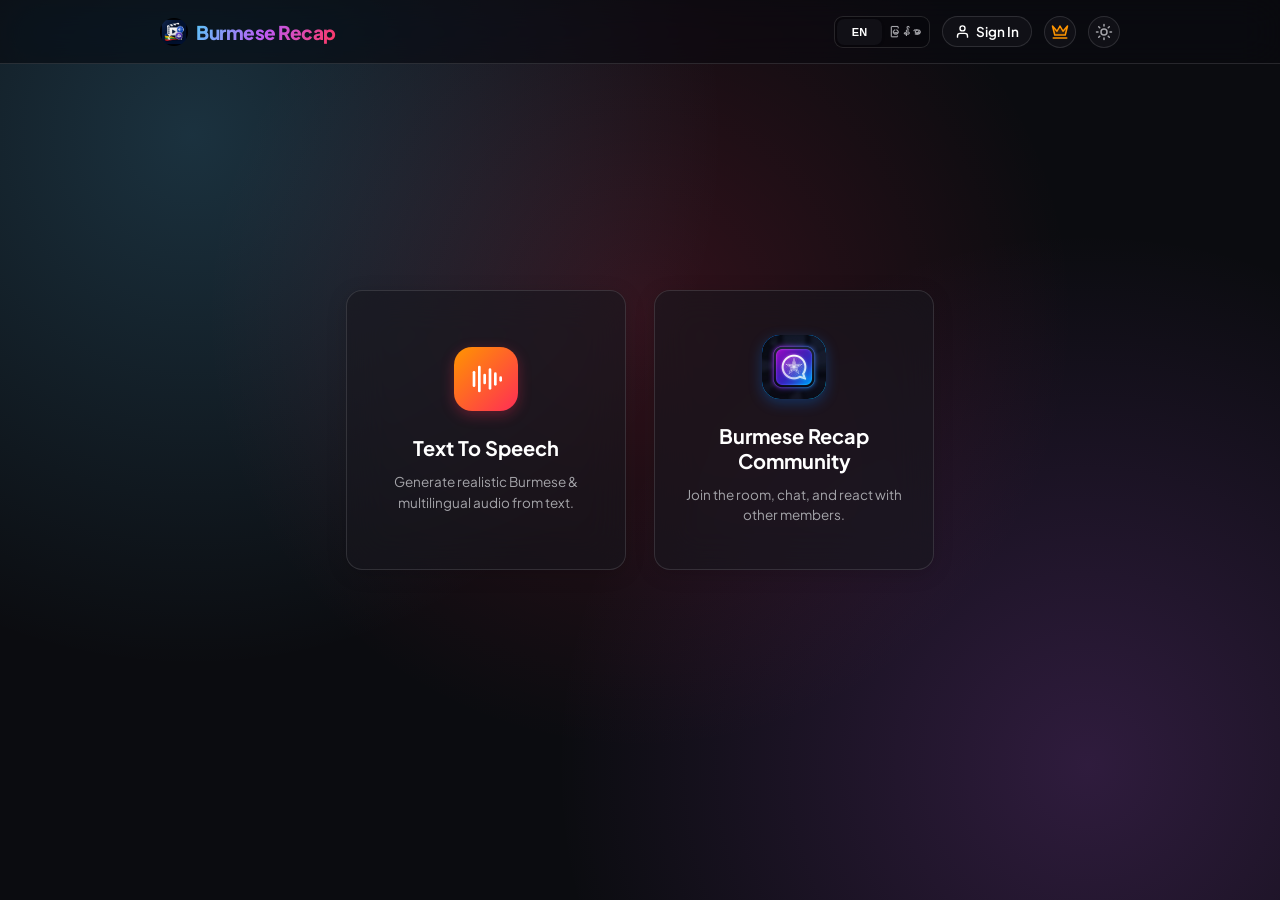
==== commit 7be9b2ff: "Feat: Add separate API backend, JWT authentication, daily credit checks, mobile responsive media vie" ====
--- a/static/index.html
+++ b/static/index.html
@@ -32,6 +32,7 @@
           <button class="control-segment active" id="langEnBtn">EN</button>
           <button class="control-segment" id="langMmBtn">မြန်မာ</button>
         </div>
+        <span class="user-credits-badge" id="userCreditsBadge" style="display: none; font-size: 11.5px; font-weight: 600; color: var(--ios-accent); background: rgba(0, 122, 255, 0.12); padding: 4px 10px; border-radius: 12px; margin-right: 8px; font-family: -apple-system, BlinkMacSystemFont, sans-serif; align-items: center; gap: 4px; vertical-align: middle;"></span>
         <button class="ios-btn profile-badge-btn" id="loginHeaderBtn" title="Sign In / Sign Up">
           <span class="profile-btn-icon" style="display: inline-flex; align-items: center; justify-content: center;">
             <svg viewBox="0 0 24 24" fill="none" stroke="currentColor" stroke-width="2.2" stroke-linecap="round" stroke-linejoin="round" style="width: 15px; height: 15px;">
@@ -260,12 +261,28 @@
               </svg>
             </button>
             <input type="text" id="chatMessageInput" placeholder="Write a message..." autocomplete="off" disabled />
-            <button class="chat-input-icon attach-trigger" type="button" aria-label="Attach file">
-              <svg viewBox="0 0 24 24" fill="none" stroke="currentColor" stroke-width="2.5" stroke-linecap="round" stroke-linejoin="round" class="attach-icon-svg" style="width: 17px; height: 17px; display: block;">
-                <path d="M21.44 11.05l-9.19 9.19a6 6 0 0 1-8.49-8.49l9.19-9.19a4 4 0 0 1 5.66 5.66l-9.2 9.19a2 2 0 0 1-2.83-2.83l8.49-8.48"></path>
-              </svg>
-            </button>
-            <input type="file" id="chatFileInput" accept="image/*,video/*,audio/*,application/*,text/*" multiple style="display: none;" />
+            <div class="attach-menu-container" style="position: relative; display: flex; align-items: center;">
+              <button class="chat-input-icon attach-trigger" type="button" aria-label="Attach file" id="chatAttachBtn">
+                <svg viewBox="0 0 24 24" fill="none" stroke="currentColor" stroke-width="2.5" stroke-linecap="round" stroke-linejoin="round" class="attach-icon-svg" style="width: 17px; height: 17px; display: block;">
+                  <path d="M21.44 11.05l-9.19 9.19a6 6 0 0 1-8.49-8.49l9.19-9.19a4 4 0 0 1 5.66 5.66l-9.2 9.19a2 2 0 0 1-2.83-2.83l8.49-8.48"></path>
+                </svg>
+              </button>
+              
+              <!-- Telegram-Style Attach Menu Popup -->
+              <div class="attach-menu" id="attachMenu" style="display: none;">
+                <button class="attach-menu-item" type="button" id="attachMediaBtn">
+                  <svg viewBox="0 0 24 24" fill="none" stroke="currentColor" stroke-width="2" stroke-linecap="round" stroke-linejoin="round" class="attach-menu-icon"><rect x="3" y="3" width="18" height="18" rx="2" ry="2"></rect><circle cx="8.5" cy="8.5" r="1.5"></circle><polyline points="21 15 16 10 5 21"></polyline></svg>
+                  <span>Photo or Video</span>
+                </button>
+                <button class="attach-menu-item" type="button" id="attachFileBtn">
+                  <svg viewBox="0 0 24 24" fill="none" stroke="currentColor" stroke-width="2" stroke-linecap="round" stroke-linejoin="round" class="attach-menu-icon"><path d="M14 2H6a2 2 0 0 0-2 2v16a2 2 0 0 0 2-2V8z"></path><polyline points="14 2 14 8 20 8"></polyline><line x1="16" y1="13" x2="8" y2="13"></line><line x1="16" y1="17" x2="8" y2="17"></line></svg>
+                  <span>Document or File</span>
+                </button>
+              </div>
+            </div>
+            
+            <input type="file" id="chatMediaInput" accept="image/*,video/*" multiple style="display: none;" />
+            <input type="file" id="chatDocumentInput" accept="*/*" multiple style="display: none;" />
           </div>
           <button class="chat-send-btn" id="chatSendButton" aria-label="Send message" disabled>
             <svg width="16" height="16" viewBox="0 0 24 24" fill="none" stroke="currentColor" stroke-width="2.5">
@@ -356,41 +373,57 @@
       </div>
       <div class="modal-body">
         <div class="pricing-grid">
+          <!-- Free Plan -->
           <div class="pricing-card">
-            <div class="plan-badge" data-translate="plan-basic-badge">Starter</div>
-            <h3 class="plan-name" data-translate="plan-basic-name">Basic</h3>
+            <div class="plan-badge">Free</div>
+            <h3 class="plan-name">Free Plan</h3>
+            <div class="plan-price">0 <span class="currency">MMK</span></div>
+            <div class="plan-period">/ day reset</div>
+            <ul class="plan-features">
+              <li>10,000 Characters/day</li>
+              <li>Free Neural Voices</li>
+              <li>Standard Speed</li>
+            </ul>
+            <button type="button" class="ios-btn secondary plan-btn" data-plan="Free">Active Plan</button>
+          </div>
+          <!-- Basic Plan -->
+          <div class="pricing-card">
+            <div class="plan-badge">Starter</div>
+            <h3 class="plan-name">Basic</h3>
             <div class="plan-price">5,000 <span class="currency">MMK</span></div>
-            <div class="plan-period" data-translate="plan-period-month">/ month</div>
+            <div class="plan-period">/ month</div>
             <ul class="plan-features">
-              <li data-translate="plan-feature-1">100,000 Characters</li>
-              <li data-translate="plan-feature-2">Standard Voices</li>
-              <li data-translate="plan-feature-3">Email Support</li>
+              <li>50,000 Characters/day</li>
+              <li>Unlock Premium Voices</li>
+              <li>Fast Generation Speed</li>
             </ul>
-            <button type="button" class="ios-btn secondary plan-btn" data-translate="plan-choose">Select Plan</button>
-          </div>
+            <button type="button" class="ios-btn secondary plan-btn" data-plan="Basic">Select Plan</button>
+          </div>
+          <!-- Premium Plan -->
           <div class="pricing-card popular">
-            <div class="plan-badge" data-translate="plan-premium-badge">Popular</div>
-            <h3 class="plan-name" data-translate="plan-premium-name">Premium</h3>
-            <div class="plan-price">15,000 <span class="currency">MMK</span></div>
-            <div class="plan-period" data-translate="plan-period-month">/ month</div>
+            <div class="plan-badge">Popular</div>
+            <h3 class="plan-name">Premium</h3>
+            <div class="plan-price">10,000 <span class="currency">MMK</span></div>
+            <div class="plan-period">/ month</div>
             <ul class="plan-features">
-              <li data-translate="plan-feature-4">500,000 Characters</li>
-              <li data-translate="plan-feature-5">Premium Neural Voices</li>
-              <li data-translate="plan-feature-6">Priority Support</li>
+              <li>150,000 Characters/day</li>
+              <li>Unlock Premium Voices</li>
+              <li>Priority Processing</li>
             </ul>
-            <button type="button" class="ios-btn primary plan-btn" data-translate="plan-choose">Select Plan</button>
-          </div>
+            <button type="button" class="ios-btn primary plan-btn" data-plan="Premium">Select Plan</button>
+          </div>
+          <!-- Pro Plan -->
           <div class="pricing-card">
-            <div class="plan-badge" data-translate="plan-pro-badge">Unlimited</div>
-            <h3 class="plan-name" data-translate="plan-pro-name">Pro</h3>
-            <div class="plan-price">30,000 <span class="currency">MMK</span></div>
-            <div class="plan-period" data-translate="plan-period-month">/ month</div>
+            <div class="plan-badge">Unlimited</div>
+            <h3 class="plan-name">Pro</h3>
+            <div class="plan-price">20,000 <span class="currency">MMK</span></div>
+            <div class="plan-period">/ month</div>
             <ul class="plan-features">
-              <li data-translate="plan-feature-7">Unlimited Characters</li>
-              <li data-translate="plan-feature-8">All Premium Voices</li>
-              <li data-translate="plan-feature-9">24/7 Dedicated Support</li>
+              <li>500,000 Characters/day</li>
+              <li>Unlock Premium Voices</li>
+              <li>24/7 Dedicated Support</li>
             </ul>
-            <button type="button" class="ios-btn secondary plan-btn" data-translate="plan-choose">Select Plan</button>
+            <button type="button" class="ios-btn secondary plan-btn" data-plan="Pro">Select Plan</button>
           </div>
         </div>
       </div>
@@ -420,6 +453,10 @@
               <label for="signInEmail" data-translate="label-email">Email Address</label>
               <input type="email" id="signInEmail" placeholder="e.g. name@example.com" required autocomplete="email" />
             </div>
+            <div class="form-group">
+              <label for="signInPassword">Password</label>
+              <input type="password" id="signInPassword" placeholder="Enter password" required autocomplete="current-password" />
+            </div>
             <div id="signInError" class="auth-error-msg"></div>
             <button type="submit" class="ios-btn primary large-btn" data-translate="btn-signin">Sign In</button>
           </form>
@@ -437,20 +474,20 @@
               <label for="signUpEmail" data-translate="label-email">Email Address</label>
               <input type="email" id="signUpEmail" placeholder="e.g. name@example.com" required autocomplete="email" />
             </div>
+            <div class="form-group">
+              <label for="signUpPassword">Password</label>
+              <input type="password" id="signUpPassword" placeholder="Minimum 6 characters" required minlength="6" autocomplete="new-password" />
+            </div>
             
             <div class="form-group">
               <label data-translate="label-avatar">Choose Avatar Profile</label>
               <div class="avatar-grid" id="avatarGrid">
                 <!-- Dynamically populated preset avatars plus active states -->
               </div>
-              <div class="custom-avatar-row">
-                <label for="signUpAvatarCustom" data-translate="label-custom-avatar">Or Custom Avatar URL / Upload</label>
-                <div class="avatar-upload-wrapper" style="display: flex; gap: 8px;">
-                  <input type="url" id="signUpAvatarCustom" placeholder="https://images.unsplash.com/... or upload" style="flex: 1;" />
-                  <button type="button" class="ios-btn secondary" id="avatarUploadBtn" style="padding: 0 12px; font-size: 13px; display: flex; align-items: center; gap: 4px; white-space: nowrap;">
-                    Upload Image
-                  </button>
-                </div>
+              <div class="custom-avatar-row" style="margin-top: 12px; display: flex; justify-content: center;">
+                <button type="button" class="ios-btn secondary" id="avatarUploadBtn" style="padding: 10px 20px; font-size: 13px; display: flex; align-items: center; gap: 6px; white-space: nowrap; border-radius: 12px; font-weight: 600;">
+                  Upload Photo
+                </button>
                 <input type="file" id="signUpAvatarFile" accept="image/*" style="display: none;" />
               </div>
             </div>
--- a/static/styles.css
+++ b/static/styles.css
@@ -2416,7 +2416,7 @@
   min-height: 400px;
 }
 
-/* Pricing custom coloration */
+/* Pricing custom coloration (4 tiers: Free, Basic, Premium, Pro) */
 .pricing-card:nth-child(1) {
   border-color: rgba(142, 142, 147, 0.4);
 }
@@ -2429,28 +2429,41 @@
 }
 
 .pricing-card:nth-child(2) {
+  border-color: #007aff;
+  background-color: rgba(0, 122, 255, 0.04);
+  box-shadow: 0 4px 20px rgba(0, 122, 255, 0.1);
+}
+.pricing-card:nth-child(2) .plan-badge {
+  background-color: #007aff !important;
+  color: #ffffff !important;
+}
+.pricing-card:nth-child(2) .plan-price {
+  color: #007aff;
+}
+
+.pricing-card:nth-child(3) {
   border-color: #ff9500;
   background-color: rgba(255, 149, 0, 0.04);
-  box-shadow: 0 4px 20px rgba(255, 149, 0, 0.1);
-}
-.pricing-card:nth-child(2) .plan-badge {
+  box-shadow: 0 4px 20px rgba(255, 149, 0, 0.15);
+}
+.pricing-card:nth-child(3) .plan-badge {
   background-color: #ff9500 !important;
   color: #ffffff !important;
 }
-.pricing-card:nth-child(2) .plan-price {
+.pricing-card:nth-child(3) .plan-price {
   color: #ff9500;
 }
 
-.pricing-card:nth-child(3) {
+.pricing-card:nth-child(4) {
   border-color: #5856d6;
   background-color: rgba(88, 86, 214, 0.04);
   box-shadow: 0 4px 20px rgba(88, 86, 214, 0.1);
 }
-.pricing-card:nth-child(3) .plan-badge {
-  background-color: #5856d6;
-  color: #ffffff;
-}
-.pricing-card:nth-child(3) .plan-price {
+.pricing-card:nth-child(4) .plan-badge {
+  background-color: #5856d6 !important;
+  color: #ffffff !important;
+}
+.pricing-card:nth-child(4) .plan-price {
   color: #5856d6;
 }
 
@@ -2983,11 +2996,12 @@
   background: rgba(0, 0, 0, 0.95);
   backdrop-filter: blur(10px);
   -webkit-backdrop-filter: blur(10px);
-  align-items: center;
-  justify-content: center;
+  align-items: center !important;
+  justify-content: center !important;
   z-index: 3000;
   opacity: 0;
   transition: opacity 0.25s ease-out;
+  padding: 0 !important;
 }
 #mediaViewerModal.active {
   display: flex;
@@ -3098,3 +3112,271 @@
   to { transform: scale(1); opacity: 1; }
 }
 
+/* Telegram-Style Inline Video Play Button Overlay */
+.inline-video-overlay-play {
+  position: absolute;
+  top: 50%;
+  left: 50%;
+  transform: translate(-50%, -50%);
+  width: 44px;
+  height: 44px;
+  background: rgba(0, 0, 0, 0.5);
+  backdrop-filter: blur(4px);
+  -webkit-backdrop-filter: blur(4px);
+  border-radius: 50%;
+  display: flex;
+  align-items: center;
+  justify-content: center;
+  color: white;
+  pointer-events: none;
+  opacity: 0.85;
+  transition: opacity 0.2s, transform 0.2s;
+  box-shadow: 0 4px 12px rgba(0, 0, 0, 0.3);
+  z-index: 2;
+}
+.msg-video-player:hover .inline-video-overlay-play {
+  opacity: 1;
+  transform: translate(-50%, -50%) scale(1.1);
+}
+.inline-video-overlay-play svg {
+  width: 18px;
+  height: 18px;
+  margin-left: 2px;
+}
+
+/* Custom Video Player in Fullscreen Media Viewer */
+.custom-video-player {
+  position: relative;
+  max-width: 100%;
+  max-height: 90vh;
+  display: flex;
+  align-items: center;
+  justify-content: center;
+  border-radius: 12px;
+  overflow: hidden;
+  box-shadow: 0 8px 32px rgba(0,0,0,0.6);
+  background: #000;
+  animation: zoomIn 0.25s cubic-bezier(0.1, 0.8, 0.25, 1);
+}
+.custom-video-player video {
+  max-width: 100%;
+  max-height: 90vh;
+  display: block;
+  object-fit: contain;
+  cursor: pointer;
+}
+
+/* Big Play Button Overlay inside Fullscreen Viewer */
+.video-overlay-play {
+  position: absolute;
+  top: 50%;
+  left: 50%;
+  transform: translate(-50%, -50%) scale(0.9);
+  width: 68px;
+  height: 68px;
+  background: rgba(0, 0, 0, 0.6);
+  backdrop-filter: blur(8px);
+  -webkit-backdrop-filter: blur(8px);
+  border-radius: 50%;
+  display: flex;
+  align-items: center;
+  justify-content: center;
+  color: white;
+  opacity: 0;
+  pointer-events: none;
+  transition: opacity 0.25s, transform 0.25s;
+  z-index: 10;
+}
+.video-overlay-play.visible {
+  opacity: 1;
+  transform: translate(-50%, -50%) scale(1);
+}
+.video-overlay-play svg {
+  width: 28px;
+  height: 28px;
+  margin-left: 4px;
+}
+
+/* Custom Controls Bar inside Fullscreen Viewer */
+.video-controls-bar {
+  position: absolute;
+  bottom: 0;
+  left: 0;
+  right: 0;
+  background: linear-gradient(transparent, rgba(0,0,0,0.85));
+  padding: 18px 20px 14px 20px;
+  display: flex;
+  align-items: center;
+  gap: 12px;
+  opacity: 0;
+  transform: translateY(10px);
+  transition: opacity 0.3s, transform 0.3s;
+  z-index: 12;
+}
+.custom-video-player:hover .video-controls-bar,
+.custom-video-player.controls-active .video-controls-bar {
+  opacity: 1;
+  transform: translateY(0);
+}
+.video-control-btn {
+  background: none;
+  border: none;
+  color: white;
+  cursor: pointer;
+  display: flex;
+  align-items: center;
+  justify-content: center;
+  padding: 6px;
+  opacity: 0.85;
+  transition: opacity 0.2s, transform 0.1s;
+}
+.video-control-btn:hover {
+  opacity: 1;
+  transform: scale(1.15);
+}
+.video-control-btn svg {
+  width: 20px;
+  height: 20px;
+}
+.video-time-display, .video-duration-display {
+  color: #fff;
+  font-size: 13px;
+  font-family: -apple-system, BlinkMacSystemFont, "Segoe UI", Roboto, sans-serif;
+  min-width: 35px;
+  opacity: 0.9;
+  user-select: none;
+}
+.video-progress-container {
+  flex-grow: 1;
+  height: 14px;
+  display: flex;
+  align-items: center;
+  cursor: pointer;
+  position: relative;
+}
+.video-progress-bg {
+  width: 100%;
+  height: 4px;
+  background: rgba(255,255,255,0.3);
+  border-radius: 2px;
+  position: relative;
+  transition: height 0.15s;
+}
+.video-progress-container:hover .video-progress-bg {
+  height: 6px;
+}
+.video-progress-fill {
+  position: absolute;
+  left: 0;
+  top: 0;
+  bottom: 0;
+  width: 0%;
+  background: var(--ios-accent, #007aff);
+  border-radius: 3px;
+}
+.video-progress-handle {
+  position: absolute;
+  top: 50%;
+  left: 0%;
+  transform: translate(-50%, -50%) scale(0);
+  width: 12px;
+  height: 12px;
+  background: white;
+  border-radius: 50%;
+  box-shadow: 0 1px 4px rgba(0,0,0,0.4);
+  transition: transform 0.15s;
+  pointer-events: none;
+}
+.video-progress-container:hover .video-progress-handle {
+  transform: translate(-50%, -50%) scale(1);
+}
+
+/* ========== Telegram-style Split Attach Menu Popup ========== */
+.attach-menu {
+  position: absolute;
+  bottom: 46px;
+  left: 0;
+  background: var(--ios-surface, #1c1c1e);
+  border: 0.5px solid var(--ios-border, #3a3a3c);
+  border-radius: 14px;
+  padding: 6px;
+  box-shadow: 0 8px 24px rgba(0, 0, 0, 0.35);
+  z-index: 100;
+  display: flex;
+  flex-direction: column;
+  gap: 4px;
+  min-width: 175px;
+  backdrop-filter: blur(20px);
+  -webkit-backdrop-filter: blur(20px);
+  animation: slideUpAttach 0.18s cubic-bezier(0.1, 0.8, 0.25, 1);
+}
+@keyframes slideUpAttach {
+  from { transform: translateY(12px) scale(0.94); opacity: 0; }
+  to { transform: translateY(0) scale(1); opacity: 1; }
+}
+.attach-menu-item {
+  background: none;
+  border: none;
+  color: var(--ios-text, #ffffff);
+  padding: 8px 12px;
+  border-radius: 8px;
+  cursor: pointer;
+  display: flex;
+  align-items: center;
+  gap: 10px;
+  font-size: 13.5px;
+  text-align: left;
+  transition: background-color 0.15s;
+  width: 100%;
+}
+.attach-menu-item:hover {
+  background: rgba(255, 255, 255, 0.08);
+}
+.attach-menu-icon {
+  width: 18px;
+  height: 18px;
+  color: var(--ios-accent, #007aff);
+}
+
+/* ========== Media Loading Retry Placeholder ========== */
+.media-load-failed {
+  display: flex;
+  flex-direction: column;
+  align-items: center;
+  justify-content: center;
+  gap: 8px;
+  padding: 24px 16px;
+  background: rgba(255, 59, 48, 0.08);
+  border: 1px dashed rgba(255, 59, 48, 0.3);
+  border-radius: 12px;
+  color: var(--ios-red, #ff3b30);
+  max-width: 260px;
+  width: 100%;
+  text-align: center;
+  box-sizing: border-box;
+}
+.media-load-failed svg {
+  width: 28px;
+  height: 28px;
+  color: var(--ios-red, #ff3b30);
+  opacity: 0.95;
+}
+.media-load-failed .error-text {
+  font-size: 13px;
+  font-weight: 500;
+}
+.retry-load-btn {
+  background: var(--ios-red, #ff3b30);
+  border: none;
+  color: white;
+  padding: 6px 12px;
+  border-radius: 8px;
+  font-size: 12px;
+  font-weight: 600;
+  cursor: pointer;
+  transition: opacity 0.15s, transform 0.1s;
+}
+.retry-load-btn:hover {
+  opacity: 0.9;
+  transform: scale(1.02);
+}
